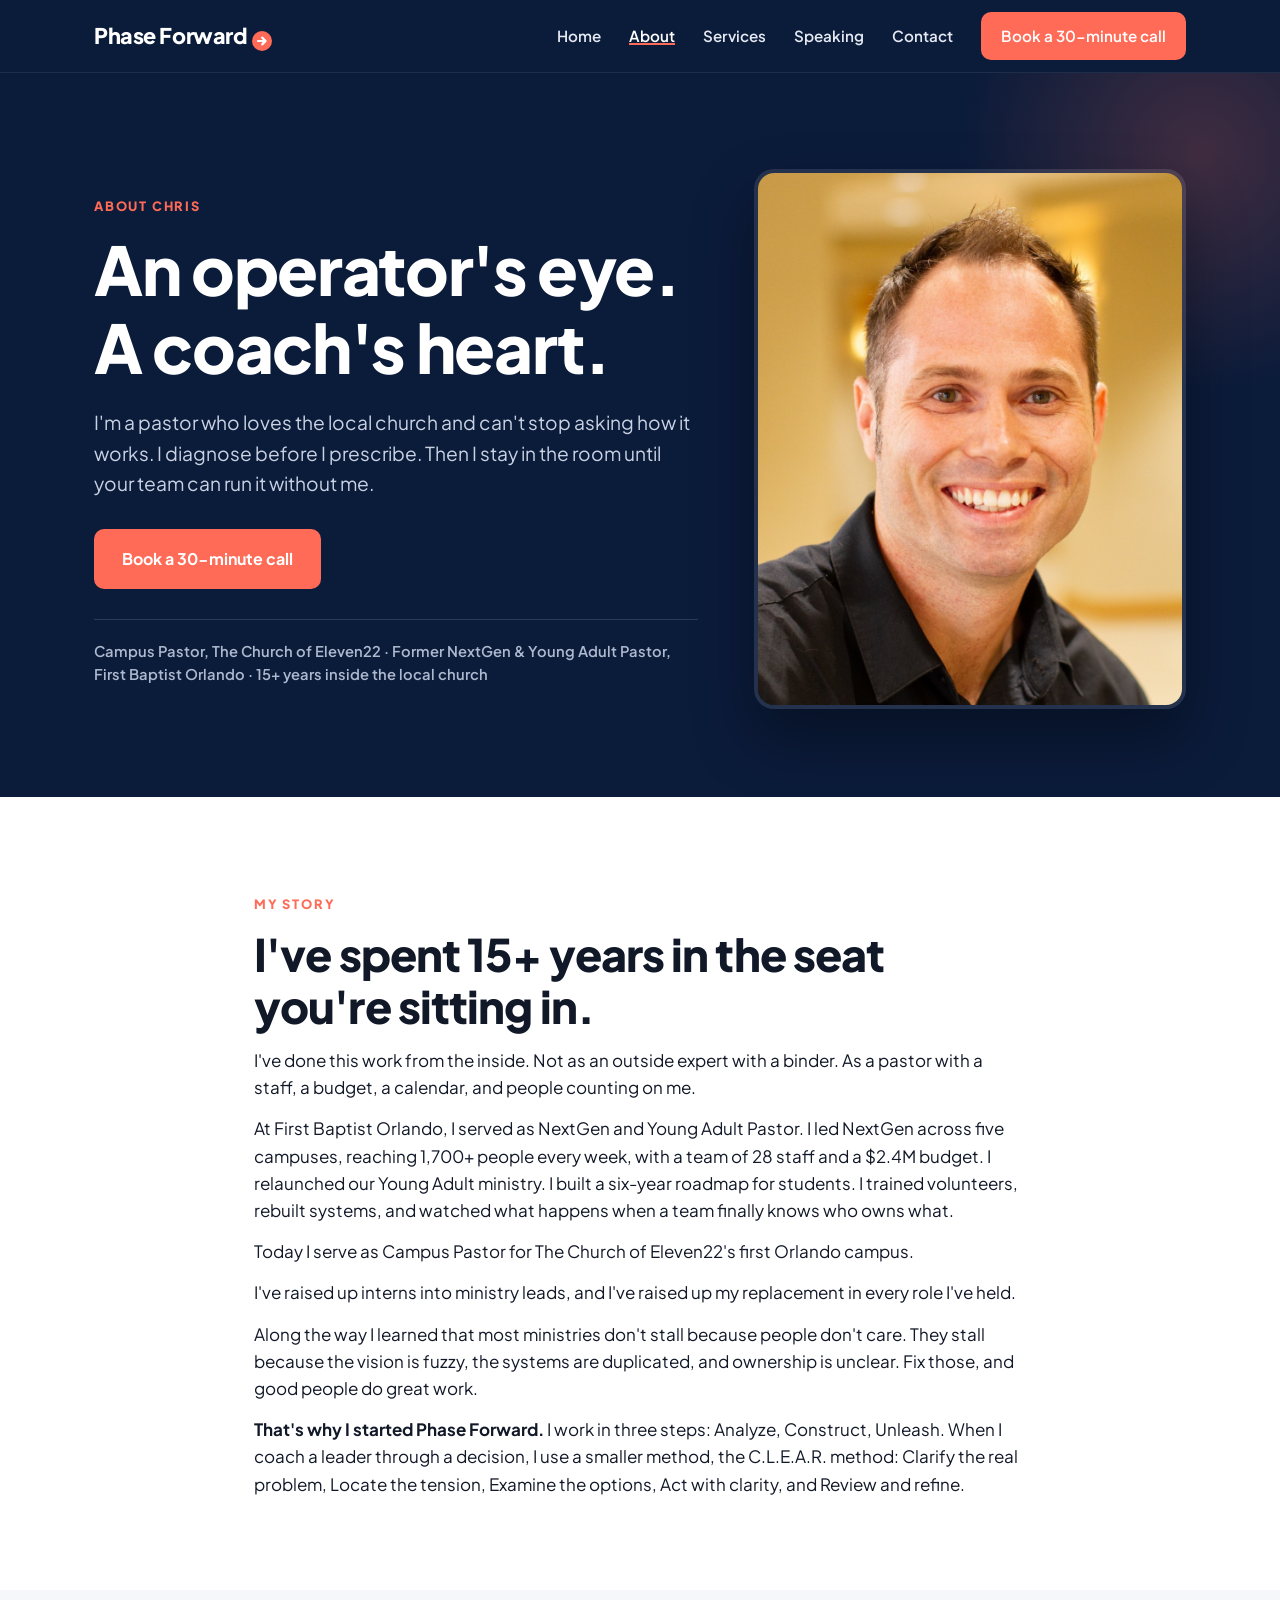
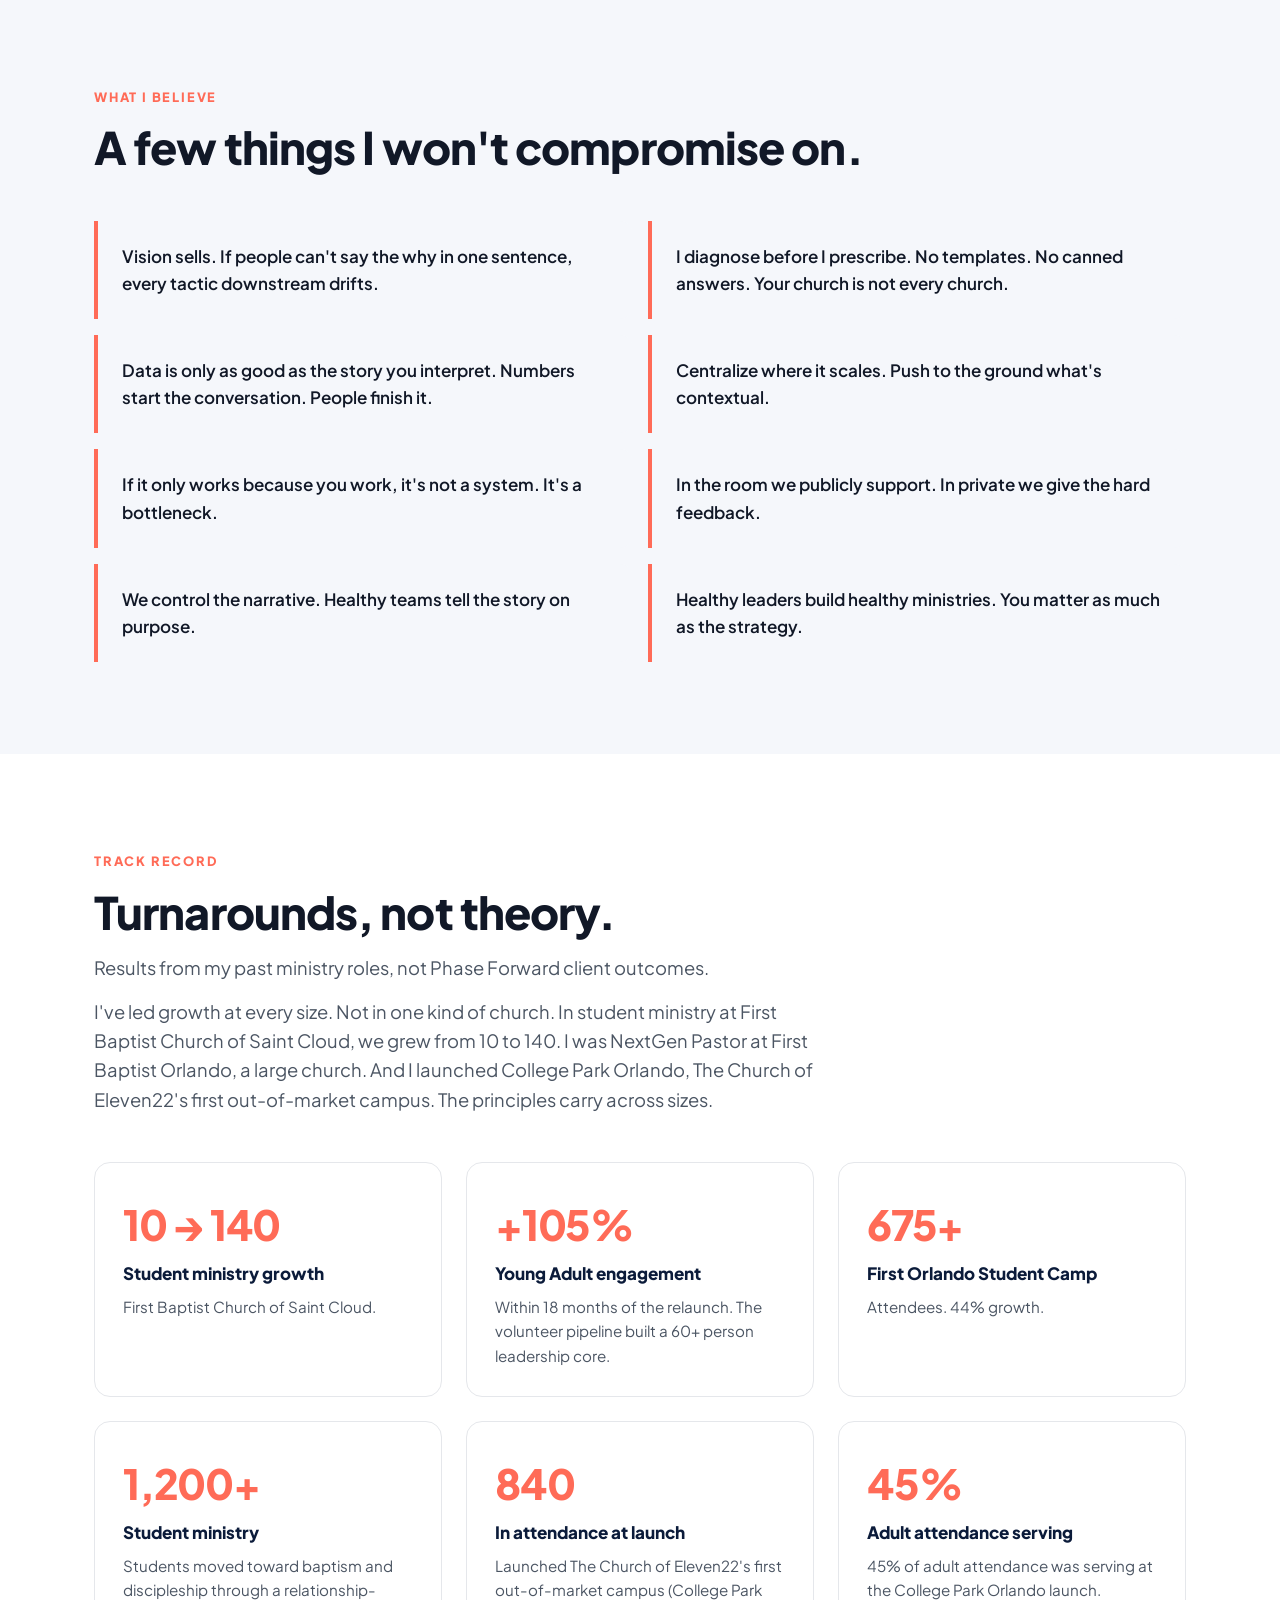
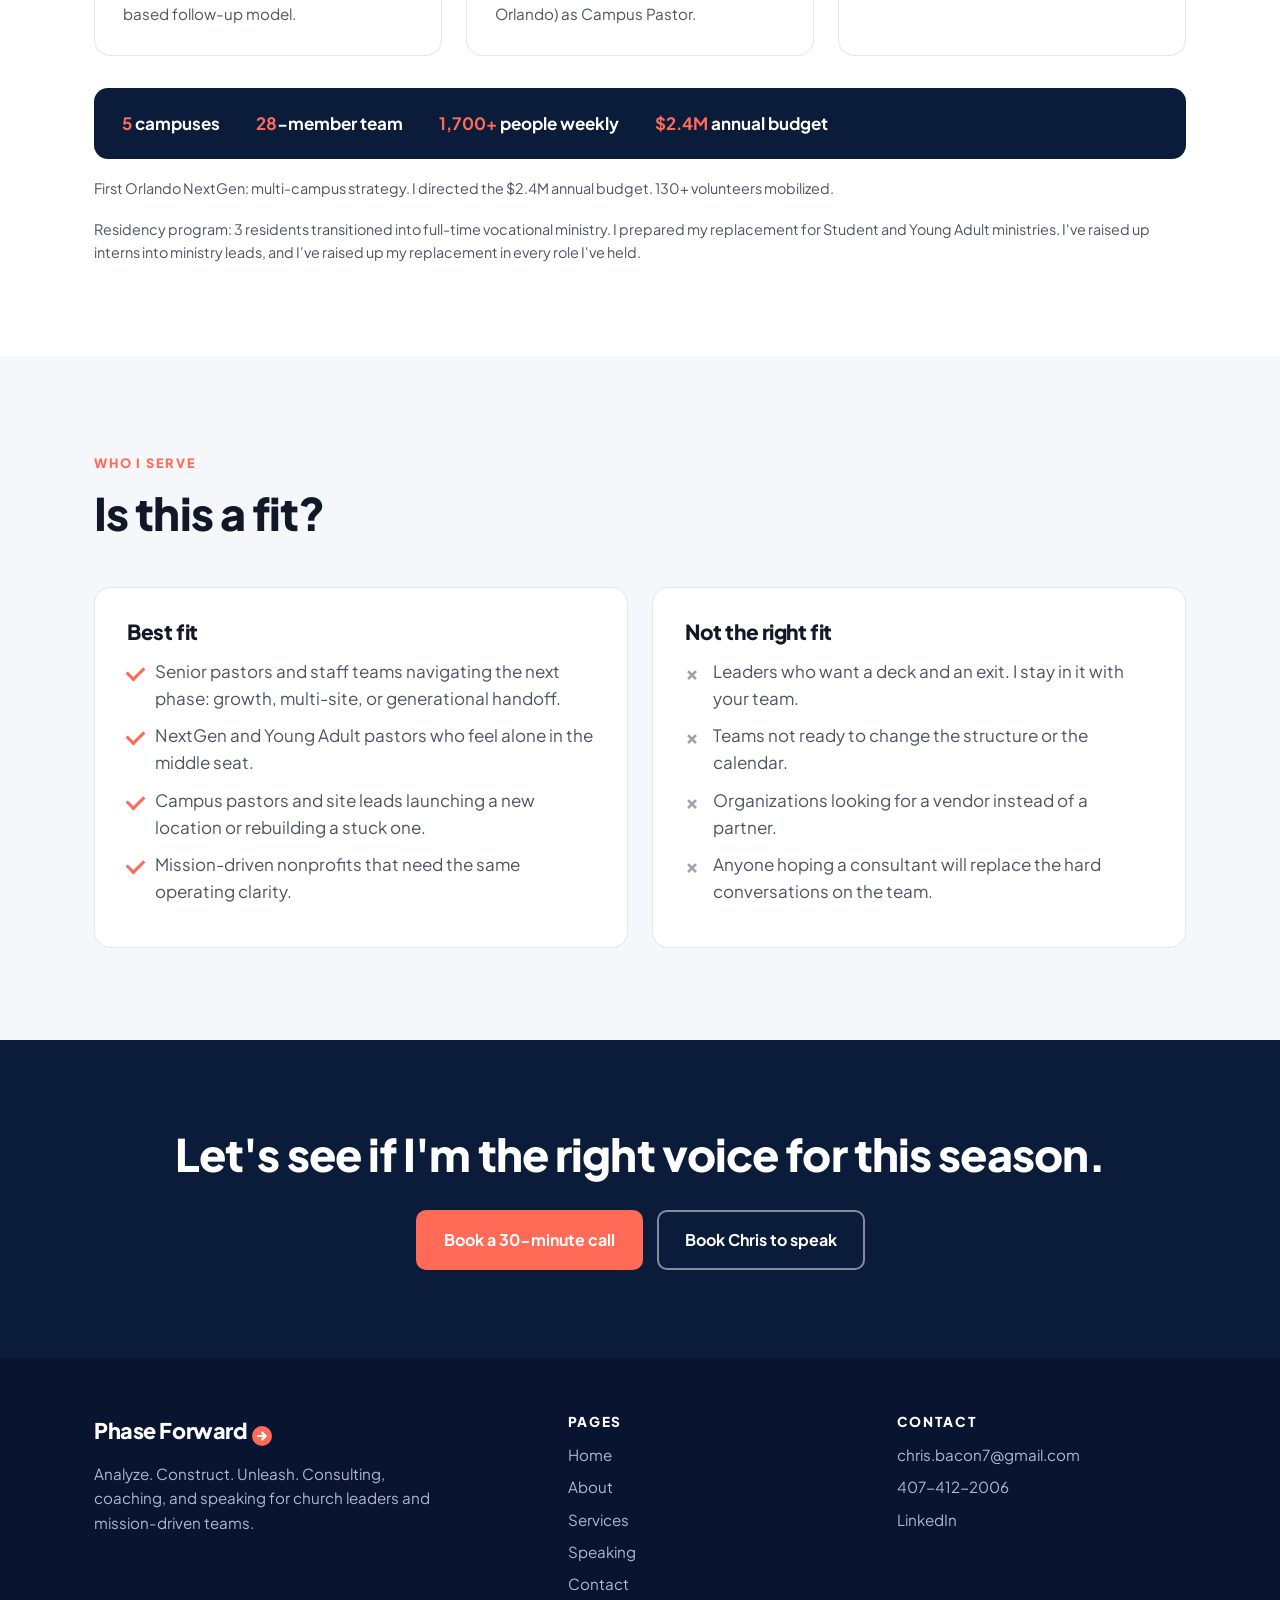
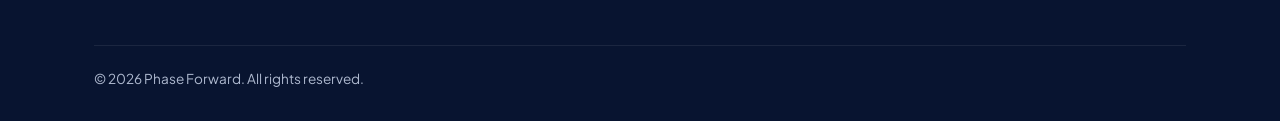
==== about.html @ 7327c0b1 "Tighten the track record to the resume facts. Show the strongest past-ministry results as stat cards" ====
<!DOCTYPE html>
<html lang="en"><head><meta charset="utf-8"><meta name="viewport" content="width=device-width,initial-scale=1">
<title>About Chris Bacon | Phase Forward</title><meta name="description" content="Chris Bacon is a Campus Pastor at The Church of Eleven22 with 15+ years inside the local church. An operator's eye. A coach's heart.">
<link rel="preconnect" href="https://fonts.googleapis.com"><link rel="preconnect" href="https://fonts.gstatic.com" crossorigin>
<link href="https://fonts.googleapis.com/css2?family=Plus+Jakarta+Sans:wght@400;500;600;700;800&display=swap" rel="stylesheet">
<link rel="stylesheet" href="css/site.css">
<link rel="icon" href="data:image/svg+xml,<svg viewBox='0 0 20 20' xmlns='http://www.w3.org/2000/svg'><circle cx='10' cy='10' r='10' fill='%23FF6B57'/><path d='M6 10h7.2M10.2 6.6 13.6 10l-3.4 3.4' stroke='%23fff' stroke-width='2.2' fill='none' stroke-linecap='round' stroke-linejoin='round'/></svg>">
</head><body>
<header class="site-header"><div class="container nav"><a href="index.html" class="wordmark" aria-label="Phase Forward home">Phase Forward<svg viewBox="0 0 20 20" aria-hidden="true"><circle cx="10" cy="10" r="10" fill="#FF6B57"/><path d="M6 10h7.2M10.2 6.6 13.6 10l-3.4 3.4" stroke="#fff" stroke-width="2.2" fill="none" stroke-linecap="round" stroke-linejoin="round"/></svg></a>
<button class="nav-toggle" aria-label="Open menu" aria-expanded="false"><span></span><span></span><span></span></button>
<ul class="nav-links"><li><a href="index.html">Home</a></li><li><a href="about.html" class="active">About</a></li><li><a href="services.html">Services</a></li><li><a href="speaking.html">Speaking</a></li><li><a href="contact.html">Contact</a></li><li><a class="btn btn-coral" href="contact.html">Book a 30-minute call</a></li></ul></div></header>
<main>

<section class="hero"><div class="container hero-grid"><div>
<span class="eyebrow">About Chris</span><h1>An operator's eye. A coach's heart.</h1>
<p class="sub">I'm a pastor who loves the local church and can't stop asking how it works. I diagnose before I prescribe. Then I stay in the room until your team can run it without me.</p>
<div class="btn-row"><a class="btn btn-coral" href="contact.html">Book a 30-minute call</a></div><p class="credential">Campus Pastor, The Church of Eleven22 &middot; Former NextGen &amp; Young Adult Pastor, First Baptist Orlando &middot; 15+ years inside the local church</p></div>
<img class="headshot" src="images/headshot.jpg" alt="Chris Bacon"></div></section>

<section class="block"><div class="container" style="max-width:820px">
<span class="eyebrow">My story</span><h2>I've spent 15+ years in the seat you're sitting in.</h2>
<p>I've done this work from the inside. Not as an outside expert with a binder. As a pastor with a staff, a budget, a calendar, and people counting on me.</p>
<p>At First Baptist Orlando, I served as NextGen and Young Adult Pastor. I led NextGen across five campuses, reaching 1,700+ people every week, with a team of 28 staff and a $2.4M budget. I relaunched our Young Adult ministry. I built a six-year roadmap for students. I trained volunteers, rebuilt systems, and watched what happens when a team finally knows who owns what.</p>
<p>Today I serve as Campus Pastor for The Church of Eleven22's first Orlando campus.</p>
<p>I've raised up interns into ministry leads, and I've raised up my replacement in every role I've held.</p>
<p>Along the way I learned that most ministries don't stall because people don't care. They stall because the vision is fuzzy, the systems are duplicated, and ownership is unclear. Fix those, and good people do great work.</p>
<p><strong>That's why I started Phase Forward.</strong> I work in three steps: Analyze, Construct, Unleash. When I coach a leader through a decision, I use a smaller method, the C.L.E.A.R. method: Clarify the real problem, Locate the tension, Examine the options, Act with clarity, and Review and refine.</p></div></section>

<section class="block soft"><div class="container">
<div class="section-head"><span class="eyebrow">What I believe</span><h2>A few things I won't compromise on.</h2></div>
<div class="beliefs">
<div>Vision sells. If people can't say the why in one sentence, every tactic downstream drifts.</div>
<div>I diagnose before I prescribe. No templates. No canned answers. Your church is not every church.</div>
<div>Data is only as good as the story you interpret. Numbers start the conversation. People finish it.</div>
<div>Centralize where it scales. Push to the ground what's contextual.</div>
<div>If it only works because you work, it's not a system. It's a bottleneck.</div>
<div>In the room we publicly support. In private we give the hard feedback.</div>
<div>We control the narrative. Healthy teams tell the story on purpose.</div>
<div>Healthy leaders build healthy ministries. You matter as much as the strategy.</div>
</div></div></section>

<section class="block"><div class="container">
<div class="section-head"><span class="eyebrow">Track record</span><h2>Turnarounds, not theory.</h2><p class="lead">Results from my past ministry roles, not Phase Forward client outcomes.</p>
<p class="lead">I've led growth at every size. Not in one kind of church. In student ministry at First Baptist Church of Saint Cloud, we grew from 10 to 140. I was NextGen Pastor at First Baptist Orlando, a large church. And I launched College Park Orlando, The Church of Eleven22's first out-of-market campus. The principles carry across sizes.</p></div>
<div class="grid-3" style="margin-bottom:20px">
<div class="stat"><div class="num">10 &rarr; 140</div><div class="lbl">Student ministry growth</div><p>First Baptist Church of Saint Cloud.</p></div>
<div class="stat"><div class="num">+105%</div><div class="lbl">Young Adult engagement</div><p>Within 18 months of the relaunch. The volunteer pipeline built a 60+ person leadership core.</p></div>
<div class="stat"><div class="num">675+</div><div class="lbl">First Orlando Student Camp</div><p>Attendees. 44% growth.</p></div>
<div class="stat"><div class="num">1,200+</div><div class="lbl">Student ministry</div><p>Students moved toward baptism and discipleship through a relationship-based follow-up model.</p></div>
<div class="stat"><div class="num">840</div><div class="lbl">In attendance at launch</div><p>Launched The Church of Eleven22's first out-of-market campus (College Park Orlando) as Campus Pastor.</p></div>
<div class="stat"><div class="num">45%</div><div class="lbl">Adult attendance serving</div><p>45% of adult attendance was serving at the College Park Orlando launch.</p></div>
</div>
<div class="scope"><span><b>5</b> campuses</span><span><b>28</b>-member team</span><span><b>1,700+</b> people weekly</span><span><b>$2.4M</b> annual budget</span></div>
<p class="note">First Orlando NextGen: multi-campus strategy. I directed the $2.4M annual budget. 130+ volunteers mobilized.</p>
<p class="note">Residency program: 3 residents transitioned into full-time vocational ministry. I prepared my replacement for Student and Young Adult ministries. I've raised up interns into ministry leads, and I've raised up my replacement in every role I've held.</p></div></section>

<section class="block soft"><div class="container">
<div class="section-head"><span class="eyebrow">Who I serve</span><h2>Is this a fit?</h2></div><div class="grid-2">
<div class="card"><h3>Best fit</h3><ul class="checks">
<li>Senior pastors and staff teams navigating the next phase: growth, multi-site, or generational handoff.</li>
<li>NextGen and Young Adult pastors who feel alone in the middle seat.</li>
<li>Campus pastors and site leads launching a new location or rebuilding a stuck one.</li>
<li>Mission-driven nonprofits that need the same operating clarity.</li></ul></div>
<div class="card"><h3>Not the right fit</h3><ul class="checks xs">
<li>Leaders who want a deck and an exit. I stay in it with your team.</li>
<li>Teams not ready to change the structure or the calendar.</li>
<li>Organizations looking for a vendor instead of a partner.</li>
<li>Anyone hoping a consultant will replace the hard conversations on the team.</li></ul></div></div></div></section>
<section class="cta-band"><div class="container"><h2>Let's see if I'm the right voice for this season.</h2><div class="btn-row"><a class="btn btn-coral" href="contact.html">Book a 30-minute call</a><a class="btn btn-ghost" href="contact.html?interest=Speaking">Book Chris to speak</a></div></div></section></main>
<footer><div class="container"><div class="foot-grid">
<div><a href="index.html" class="wordmark" aria-label="Phase Forward home">Phase Forward<svg viewBox="0 0 20 20" aria-hidden="true"><circle cx="10" cy="10" r="10" fill="#FF6B57"/><path d="M6 10h7.2M10.2 6.6 13.6 10l-3.4 3.4" stroke="#fff" stroke-width="2.2" fill="none" stroke-linecap="round" stroke-linejoin="round"/></svg></a><p style="margin-top:14px;max-width:340px">Analyze. Construct. Unleash. Consulting, coaching, and speaking for church leaders and mission-driven teams.</p></div>
<div><h4>Pages</h4><ul><li><a href="index.html">Home</a></li><li><a href="about.html">About</a></li><li><a href="services.html">Services</a></li><li><a href="speaking.html">Speaking</a></li><li><a href="contact.html">Contact</a></li></ul></div>
<div><h4>Contact</h4><ul><li><a href="mailto:chris.bacon7@gmail.com">chris.bacon7@gmail.com</a></li><li><a href="tel:+14074122006">407-412-2006</a></li><li><a href="https://www.linkedin.com/in/chris-bacon-887983176" target="_blank" rel="noopener">LinkedIn</a></li></ul></div>
</div><div class="foot-bottom">&copy; <span id="year">2026</span> Phase Forward. All rights reserved.</div></div></footer>
<script src="js/site.js"></script></body></html>
---- css/site.css ----
:root{--navy:#0B1B3A;--navy2:#13284F;--coral:#FF6B57;--coral-d:#E85540;--ink:#111827;--muted:#4B5563;--line:#E5E7EB;--soft:#F5F7FB;--max:1140px}
*{box-sizing:border-box;margin:0;padding:0}
html{scroll-behavior:smooth}
body{font-family:'Plus Jakarta Sans',system-ui,sans-serif;color:var(--ink);background:#fff;line-height:1.6;font-size:17px}
img{max-width:100%;display:block}
a{color:inherit}
em,i{font-style:normal}
.container{max-width:var(--max);margin:0 auto;padding:0 24px}
h1,h2,h3,h4{line-height:1.15;font-weight:800;letter-spacing:-.02em}
h1{font-size:clamp(2.4rem,5.5vw,4.2rem)}
h2{font-size:clamp(1.9rem,3.6vw,2.8rem);margin-bottom:16px}
h3{font-size:1.3rem;margin-bottom:10px}
p+p{margin-top:14px}
.eyebrow{display:inline-block;font-size:.8rem;font-weight:800;letter-spacing:.14em;text-transform:uppercase;color:var(--coral);margin-bottom:14px}
.lead{font-size:1.15rem;color:var(--muted);max-width:720px}
/* header */
.site-header{position:sticky;top:0;z-index:50;background:var(--navy);border-bottom:1px solid rgba(255,255,255,.08)}
.nav{display:flex;align-items:center;justify-content:space-between;height:72px}
.wordmark{display:flex;align-items:center;gap:2px;text-decoration:none;color:#fff;font-weight:800;font-size:1.35rem;letter-spacing:-.02em}
.wordmark svg{width:20px;height:20px;margin-left:3px;transform:translateY(5px)}
.nav-links{display:flex;align-items:center;gap:28px;list-style:none}
.nav-links a{color:#E5E9F2;text-decoration:none;font-weight:600;font-size:.95rem}
.nav-links a:hover,.nav-links a.active{color:#fff}
.nav-links a.active{box-shadow:inset 0 -2px 0 var(--coral)}
.nav-toggle{display:none;background:none;border:0;color:#fff;cursor:pointer;padding:8px}
.nav-toggle span{display:block;width:24px;height:2px;background:#fff;margin:5px 0;transition:.2s}
/* buttons */
.btn{display:inline-block;padding:15px 26px;border-radius:10px;font-weight:700;text-decoration:none;font-size:1rem;border:2px solid transparent;cursor:pointer;font-family:inherit;transition:.15s}
.btn-coral{background:var(--coral);color:#fff}
.btn-coral:hover{background:var(--coral-d);transform:translateY(-1px)}
.btn-ghost{border-color:rgba(255,255,255,.5);color:#fff}
.btn-ghost:hover{border-color:#fff;background:rgba(255,255,255,.06)}
.btn-outline{border-color:var(--navy);color:var(--navy)}
.btn-outline:hover{background:var(--navy);color:#fff}
.nav-links .btn{padding:10px 18px;color:#fff;box-shadow:none}
.btn-row{display:flex;flex-wrap:wrap;gap:14px;margin-top:30px}
/* hero */
.hero{background:var(--navy);color:#fff;padding:96px 0 88px;position:relative;overflow:hidden}
.hero::after{content:"";position:absolute;right:-180px;top:-180px;width:520px;height:520px;border-radius:50%;background:radial-gradient(circle,rgba(255,107,87,.22),transparent 65%)}
.hero .container{position:relative;z-index:1}
.hero-grid{display:grid;grid-template-columns:1.4fr 1fr;gap:56px;align-items:center}
.hero p.sub{font-size:1.2rem;color:#C9D2E3;max-width:640px;margin-top:22px}
.hero.small{padding:80px 0 72px}
.credential{margin-top:30px;padding-top:20px;border-top:1px solid rgba(255,255,255,.14);font-size:.92rem;color:#AEB9CF;font-weight:600;max-width:680px}
.headshot{border-radius:20px;overflow:hidden;border:4px solid rgba(255,255,255,.1);box-shadow:0 30px 60px rgba(0,0,0,.35);aspect-ratio:4/5;object-fit:cover;width:100%}
/* sections */
section.block{padding:92px 0}
section.soft{background:var(--soft)}
section.dark{background:var(--navy);color:#fff}
section.dark .lead,section.dark p{color:#C9D2E3}
.section-head{margin-bottom:48px}
.grid-3{display:grid;grid-template-columns:repeat(3,1fr);gap:24px}
.grid-2{display:grid;grid-template-columns:repeat(2,1fr);gap:24px}
.grid-4{display:grid;grid-template-columns:repeat(4,1fr);gap:20px}
.card{background:#fff;border:1px solid var(--line);border-radius:16px;padding:32px}
.card p{color:var(--muted)}
.card .tag{margin-top:18px;padding-top:16px;border-top:1px solid var(--line);font-weight:700;color:var(--navy);font-size:.95rem}
.card a.more{display:inline-block;margin-top:18px;font-weight:700;color:var(--coral);text-decoration:none}
.card a.more:hover{text-decoration:underline}
.step-num{font-size:.85rem;font-weight:800;color:var(--coral);letter-spacing:.1em;margin-bottom:8px}
.method-word{font-size:2rem;font-weight:800;color:var(--navy);margin-bottom:4px}
.dark .card{background:var(--navy2);border-color:rgba(255,255,255,.1)}
.dark .card h3,.dark .card .method-word{color:#fff}
.stat{padding:28px;border-radius:16px;background:#fff;border:1px solid var(--line)}
.stat .num{font-size:2.6rem;font-weight:800;color:var(--coral);letter-spacing:-.03em}
.stat .lbl{font-weight:800;color:var(--navy);margin:2px 0 8px}
.stat p{color:var(--muted);font-size:.95rem}
.scope{display:flex;flex-wrap:wrap;gap:12px 36px;margin-top:32px;padding:22px 28px;background:var(--navy);color:#fff;border-radius:14px;font-weight:700}
.scope b{color:var(--coral)}
.note{font-size:.9rem;color:var(--muted);margin-top:18px}
ul.checks{list-style:none;margin-top:14px}
ul.checks li{padding-left:28px;position:relative;margin:10px 0;color:var(--muted)}
ul.checks li::before{content:"";position:absolute;left:0;top:8px;width:14px;height:8px;border-left:3px solid var(--coral);border-bottom:3px solid var(--coral);transform:rotate(-45deg)}
ul.xs li::before{border:0;content:"\00d7";color:#9CA3AF;font-weight:800;font-size:1.3rem;top:-3px;transform:none;width:auto;height:auto}
.dark ul.checks li{color:#DCE3F0}
.pills{display:flex;flex-wrap:wrap;gap:10px;margin-top:22px}
.pill{padding:8px 16px;border-radius:999px;background:rgba(255,107,87,.12);color:var(--coral-d);font-weight:700;font-size:.9rem}
.dark .pill{background:rgba(255,255,255,.08);color:#fff}
.split{display:grid;grid-template-columns:1fr 1fr;gap:56px;align-items:center}
.speak-feature{background:linear-gradient(135deg,var(--navy) 0%,var(--navy2) 100%);color:#fff;border-radius:24px;padding:64px;display:grid;grid-template-columns:1.2fr 1fr;gap:48px;align-items:center}
.speak-feature p{color:#C9D2E3}
.qlist{counter-reset:q;list-style:none}
.qlist li{counter-increment:q;position:relative;padding:26px 0 26px 70px;border-bottom:1px solid var(--line)}
.qlist li::before{content:counter(q,decimal-leading-zero);position:absolute;left:0;top:22px;font-size:1.6rem;font-weight:800;color:var(--coral)}
.qlist h3{margin-bottom:6px}
.qlist p{color:var(--muted)}
.clear{display:grid;grid-template-columns:repeat(5,1fr);gap:12px;margin:22px 0}
.clear div{background:var(--soft);border-radius:12px;padding:18px 14px;text-align:center}
.clear b{display:block;font-size:1.8rem;color:var(--coral);font-weight:800}
.clear span{font-size:.88rem;font-weight:700;color:var(--navy)}
.beliefs{display:grid;grid-template-columns:repeat(2,1fr);gap:16px}
.beliefs div{padding:22px 24px;border-left:4px solid var(--coral);background:var(--soft);border-radius:0 12px 12px 0;font-weight:600}
.faq details{border-bottom:1px solid var(--line);padding:22px 0}
.faq summary{font-weight:800;font-size:1.1rem;cursor:pointer;list-style:none;display:flex;justify-content:space-between;gap:20px}
.faq summary::after{content:"+";color:var(--coral);font-size:1.5rem;line-height:1}
.faq details[open] summary::after{content:"\2212"}
.faq details p{margin-top:12px;color:var(--muted);max-width:820px}
.service{padding:56px 0;border-top:1px solid var(--line)}
.service:first-child{border-top:0}
.service-grid{display:grid;grid-template-columns:1fr 1.3fr;gap:48px}
.price{display:inline-block;margin-top:18px;padding:10px 16px;background:var(--soft);border-radius:10px;font-weight:700;color:var(--navy)}
.cta-band{background:var(--navy);color:#fff;text-align:center;padding:88px 0}
.cta-band p{color:#C9D2E3;max-width:620px;margin:14px auto 0;font-size:1.1rem}
.cta-band .btn-row{justify-content:center}
.steps{display:grid;grid-template-columns:repeat(3,1fr);gap:20px}
.steps .card b{display:block;color:var(--coral);font-size:1.4rem;margin-bottom:6px}
/* form */
form.contact{display:grid;gap:18px}
.field label{display:block;font-weight:700;font-size:.92rem;margin-bottom:6px;color:var(--navy)}
.field input,.field select,.field textarea{width:100%;padding:14px 16px;border:1.5px solid var(--line);border-radius:10px;font:inherit;font-size:1rem;background:#fff}
.field input:focus,.field select:focus,.field textarea:focus{outline:none;border-color:var(--coral);box-shadow:0 0 0 3px rgba(255,107,87,.18)}
.field textarea{min-height:150px;resize:vertical}
.row2{display:grid;grid-template-columns:1fr 1fr;gap:18px}
.direct a{text-decoration:none;font-weight:700;color:var(--navy)}
.direct a:hover{color:var(--coral)}
.direct li{list-style:none;margin:14px 0}
.direct small{display:block;color:var(--muted);font-weight:600;font-size:.8rem;text-transform:uppercase;letter-spacing:.1em}
.form-status{font-weight:600;color:var(--navy)}
/* footer */
footer{background:#081430;color:#AEB9CF;padding:56px 0 32px;font-size:.95rem}
.foot-grid{display:grid;grid-template-columns:1.5fr 1fr 1fr;gap:40px}
footer h4{color:#fff;font-size:.85rem;text-transform:uppercase;letter-spacing:.12em;margin-bottom:14px}
footer ul{list-style:none}
footer li{margin:8px 0}
footer a{text-decoration:none;color:#AEB9CF}
footer a:hover{color:#fff}
.foot-bottom{margin-top:40px;padding-top:22px;border-top:1px solid rgba(255,255,255,.08);font-size:.85rem}
/* responsive */
@media (max-width:960px){
 .hero-grid,.split,.speak-feature,.service-grid{grid-template-columns:1fr}
 .hero-grid .headshot{max-width:360px}
 .grid-3,.grid-4,.steps{grid-template-columns:1fr 1fr}
 .clear{grid-template-columns:repeat(3,1fr)}
 .foot-grid{grid-template-columns:1fr 1fr}
 .speak-feature{padding:40px}
}
@media (max-width:820px){
 .nav-toggle{display:block}
 .nav-links{position:absolute;top:72px;left:0;right:0;background:var(--navy);flex-direction:column;align-items:flex-start;gap:0;padding:8px 24px 24px;display:none;border-bottom:1px solid rgba(255,255,255,.1)}
 .nav-links.open{display:flex}
 .nav-links li{width:100%}
 .nav-links a{display:block;padding:14px 0;border-bottom:1px solid rgba(255,255,255,.08)}
 .nav-links a.active{box-shadow:none;color:var(--coral)}
 .nav-links .btn{margin-top:16px;text-align:center;border-bottom:0;padding:14px}
 .nav-toggle.open span:nth-child(1){transform:translateY(7px) rotate(45deg)}
 .nav-toggle.open span:nth-child(2){opacity:0}
 .nav-toggle.open span:nth-child(3){transform:translateY(-7px) rotate(-45deg)}
}
@media (max-width:640px){
 body{font-size:16px}
 section.block{padding:64px 0}
 .hero{padding:64px 0}
 .grid-3,.grid-2,.grid-4,.steps,.beliefs,.row2,.foot-grid{grid-template-columns:1fr}
 .clear{grid-template-columns:1fr 1fr}
 .speak-feature{padding:32px 24px}
 .btn{width:100%;text-align:center}
 .qlist li{padding-left:54px}
}
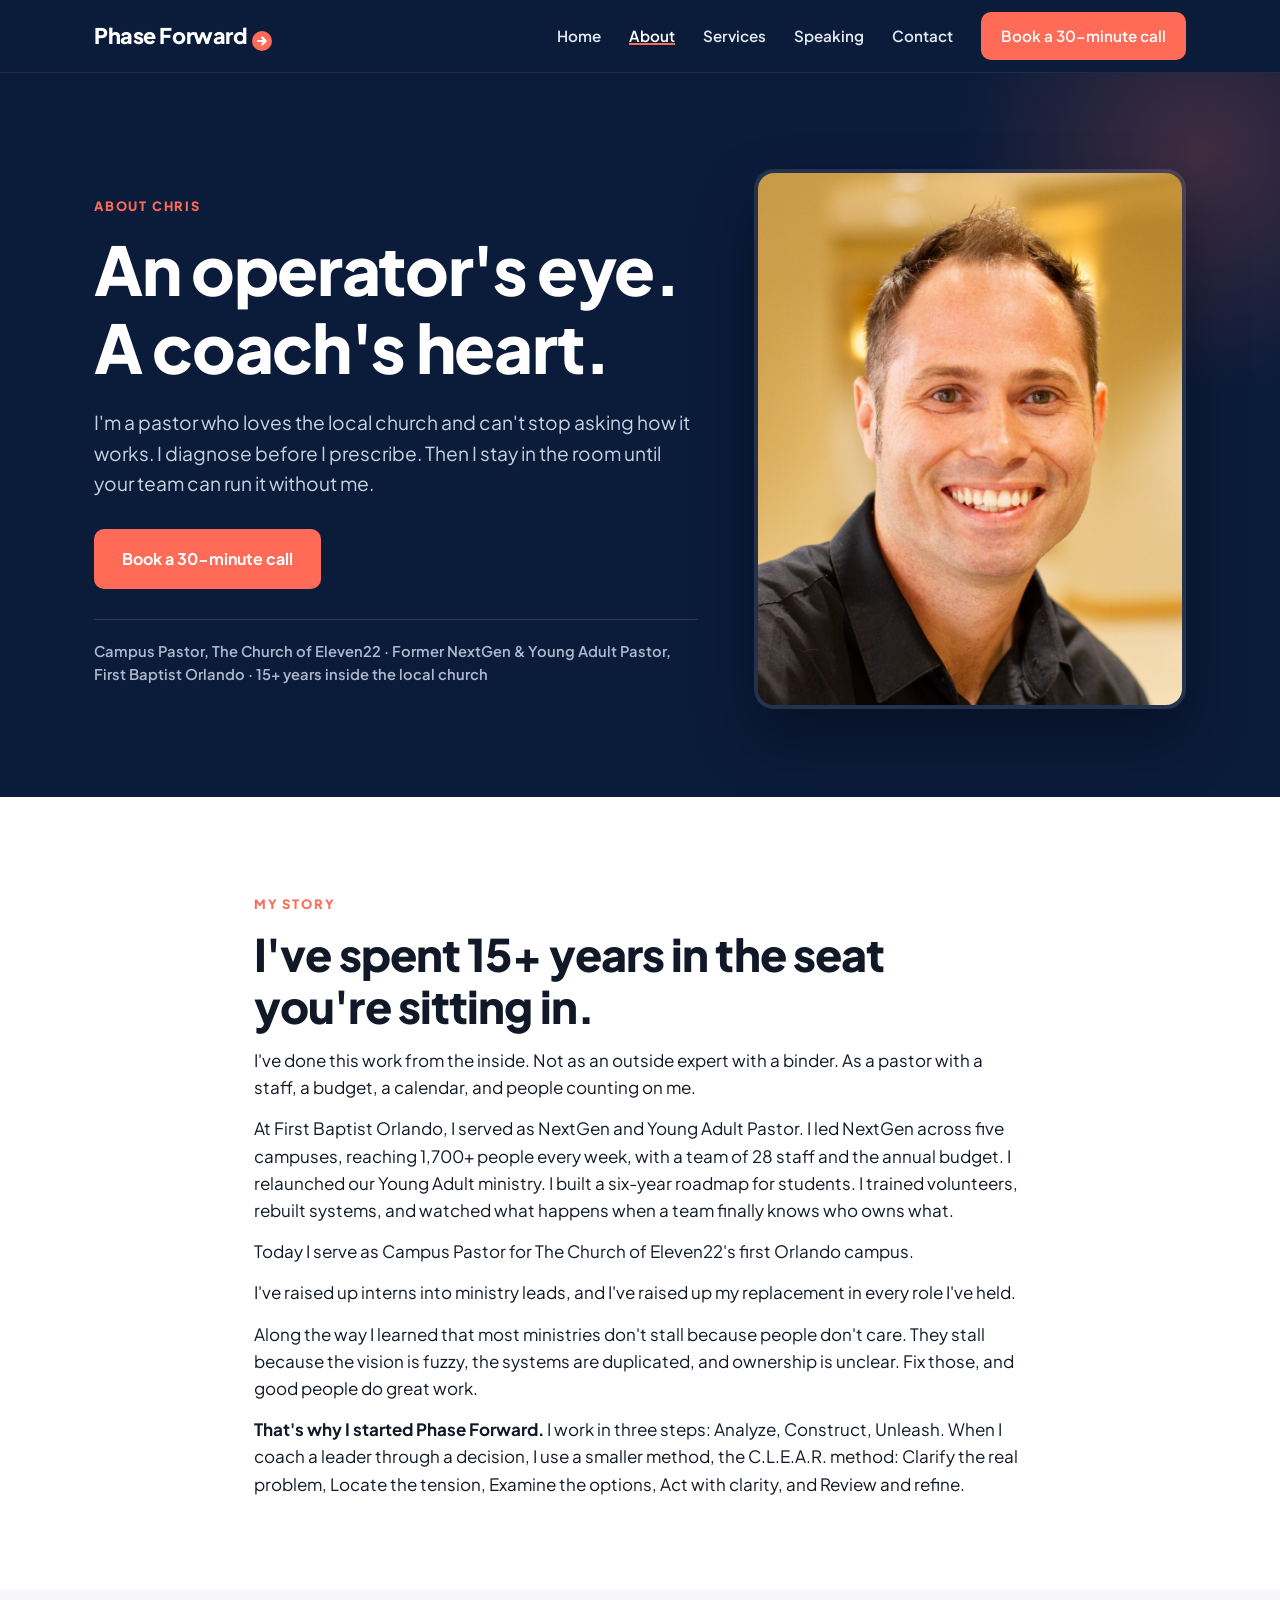
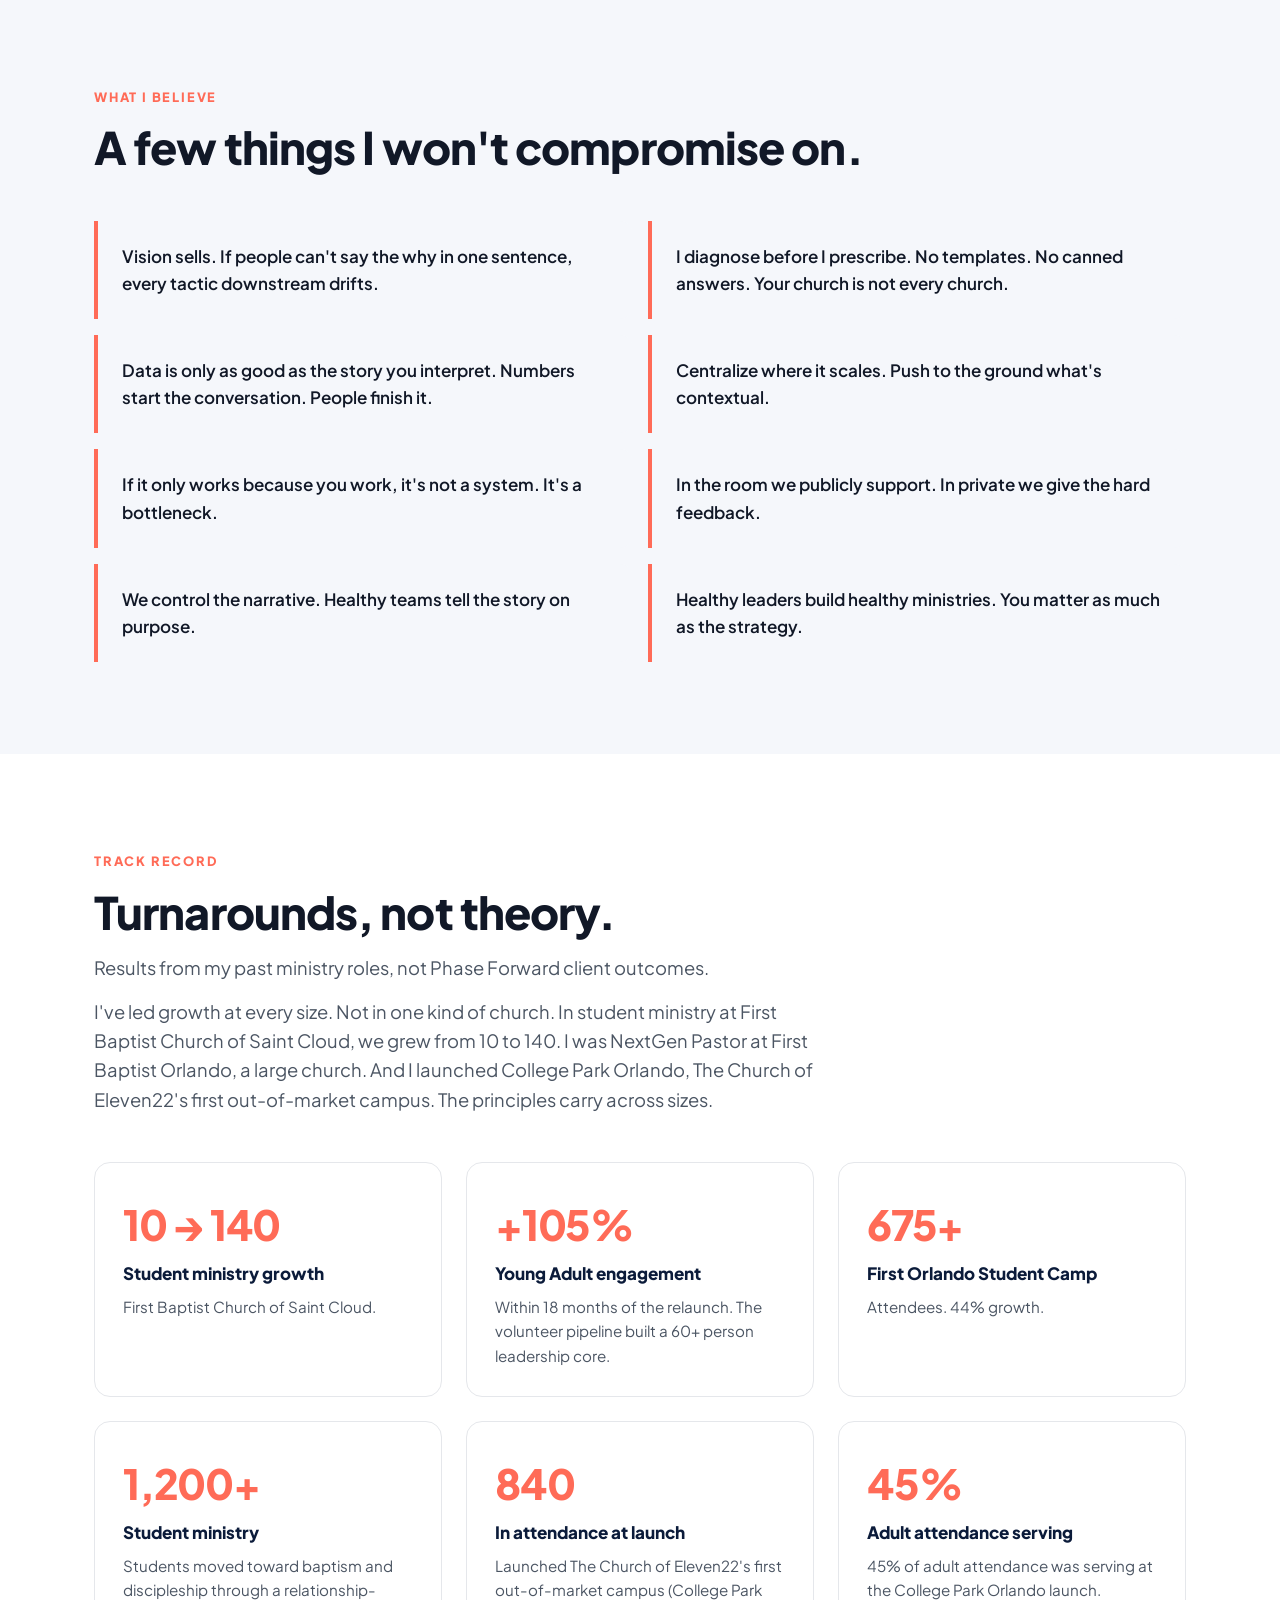
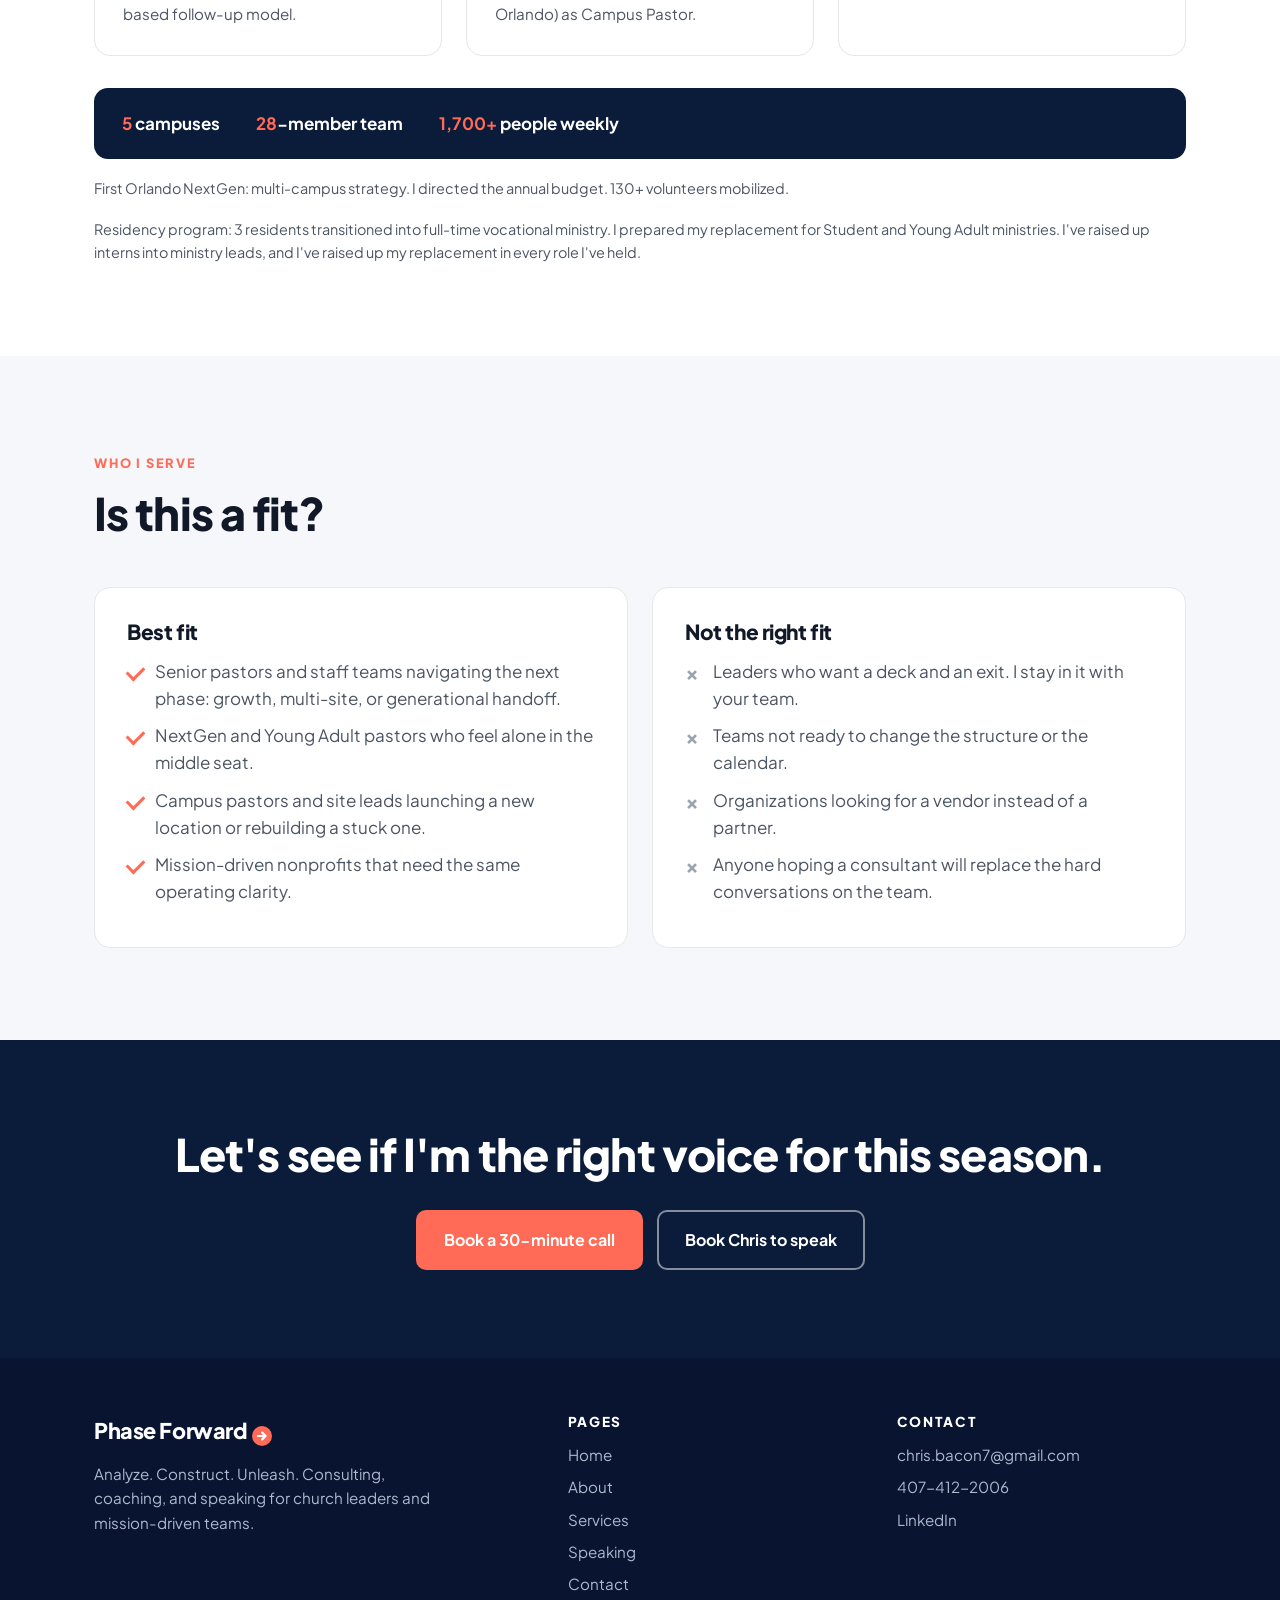
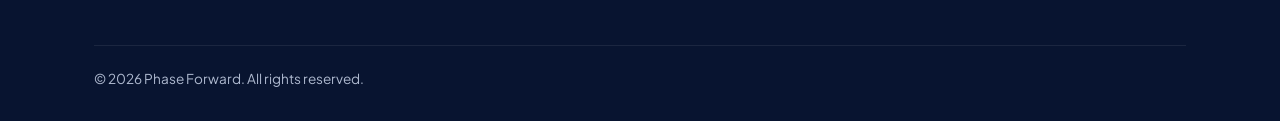
==== commit 0a8ce13e: "Remove prices and invite a conversation instead. Drop every dollar figure and set fee from the site," ====
--- a/about.html
+++ b/about.html
@@ -20,7 +20,7 @@
 <section class="block"><div class="container" style="max-width:820px">
 <span class="eyebrow">My story</span><h2>I've spent 15+ years in the seat you're sitting in.</h2>
 <p>I've done this work from the inside. Not as an outside expert with a binder. As a pastor with a staff, a budget, a calendar, and people counting on me.</p>
-<p>At First Baptist Orlando, I served as NextGen and Young Adult Pastor. I led NextGen across five campuses, reaching 1,700+ people every week, with a team of 28 staff and a $2.4M budget. I relaunched our Young Adult ministry. I built a six-year roadmap for students. I trained volunteers, rebuilt systems, and watched what happens when a team finally knows who owns what.</p>
+<p>At First Baptist Orlando, I served as NextGen and Young Adult Pastor. I led NextGen across five campuses, reaching 1,700+ people every week, with a team of 28 staff and the annual budget. I relaunched our Young Adult ministry. I built a six-year roadmap for students. I trained volunteers, rebuilt systems, and watched what happens when a team finally knows who owns what.</p>
 <p>Today I serve as Campus Pastor for The Church of Eleven22's first Orlando campus.</p>
 <p>I've raised up interns into ministry leads, and I've raised up my replacement in every role I've held.</p>
 <p>Along the way I learned that most ministries don't stall because people don't care. They stall because the vision is fuzzy, the systems are duplicated, and ownership is unclear. Fix those, and good people do great work.</p>
@@ -50,8 +50,8 @@
 <div class="stat"><div class="num">840</div><div class="lbl">In attendance at launch</div><p>Launched The Church of Eleven22's first out-of-market campus (College Park Orlando) as Campus Pastor.</p></div>
 <div class="stat"><div class="num">45%</div><div class="lbl">Adult attendance serving</div><p>45% of adult attendance was serving at the College Park Orlando launch.</p></div>
 </div>
-<div class="scope"><span><b>5</b> campuses</span><span><b>28</b>-member team</span><span><b>1,700+</b> people weekly</span><span><b>$2.4M</b> annual budget</span></div>
-<p class="note">First Orlando NextGen: multi-campus strategy. I directed the $2.4M annual budget. 130+ volunteers mobilized.</p>
+<div class="scope"><span><b>5</b> campuses</span><span><b>28</b>-member team</span><span><b>1,700+</b> people weekly</span></div>
+<p class="note">First Orlando NextGen: multi-campus strategy. I directed the annual budget. 130+ volunteers mobilized.</p>
 <p class="note">Residency program: 3 residents transitioned into full-time vocational ministry. I prepared my replacement for Student and Young Adult ministries. I've raised up interns into ministry leads, and I've raised up my replacement in every role I've held.</p></div></section>
 
 <section class="block soft"><div class="container">
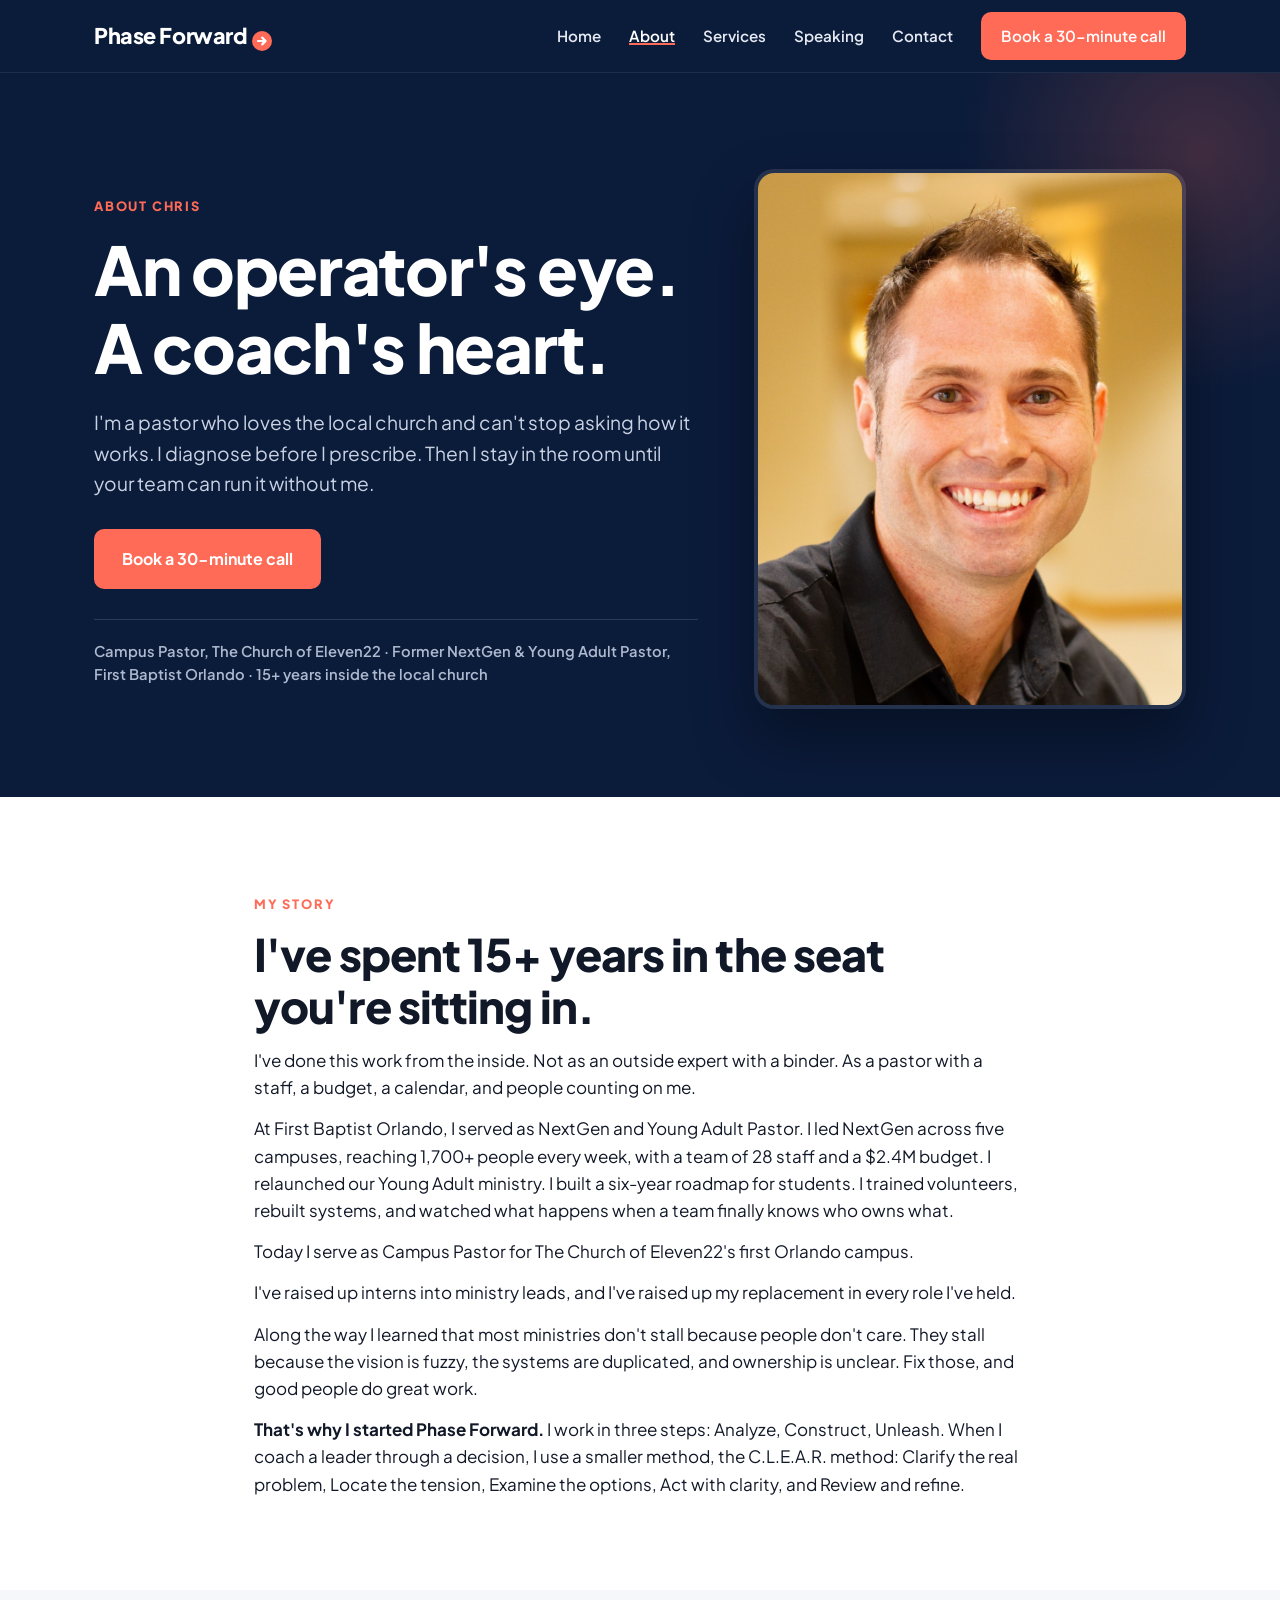
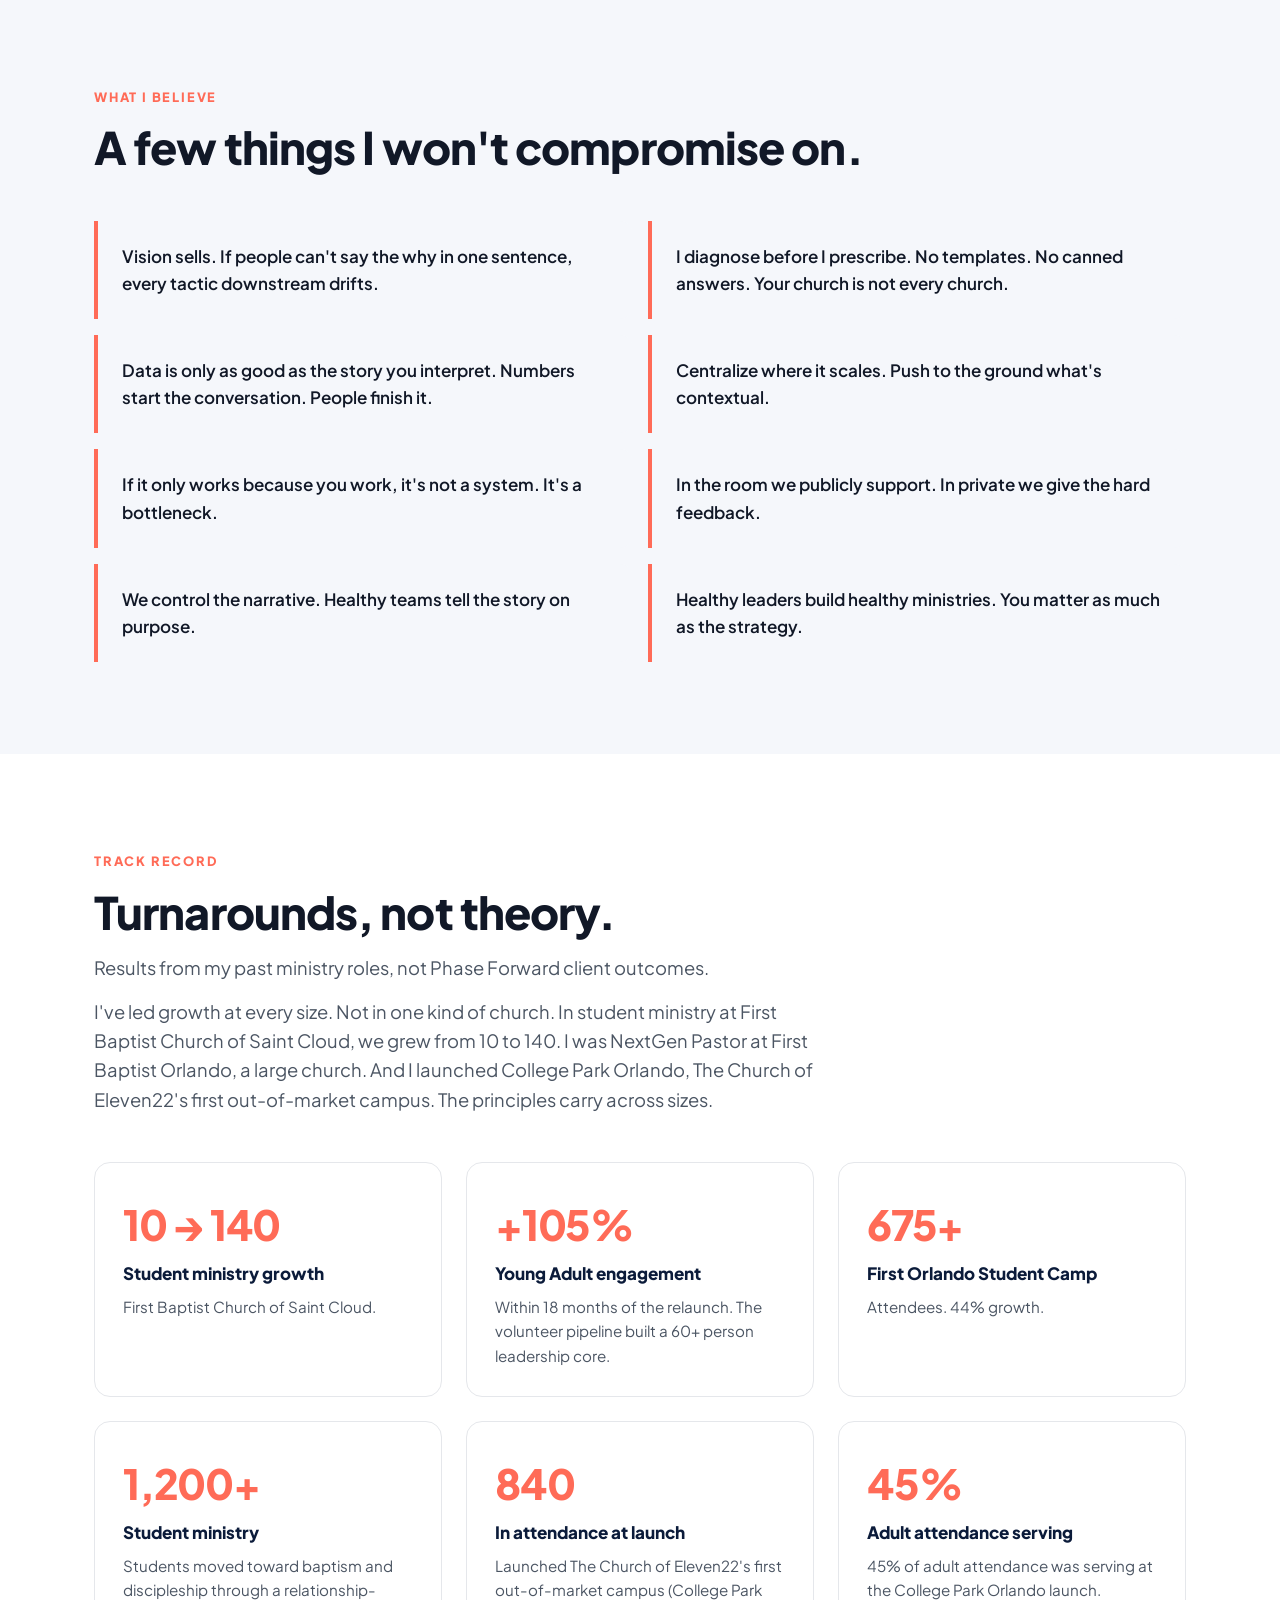
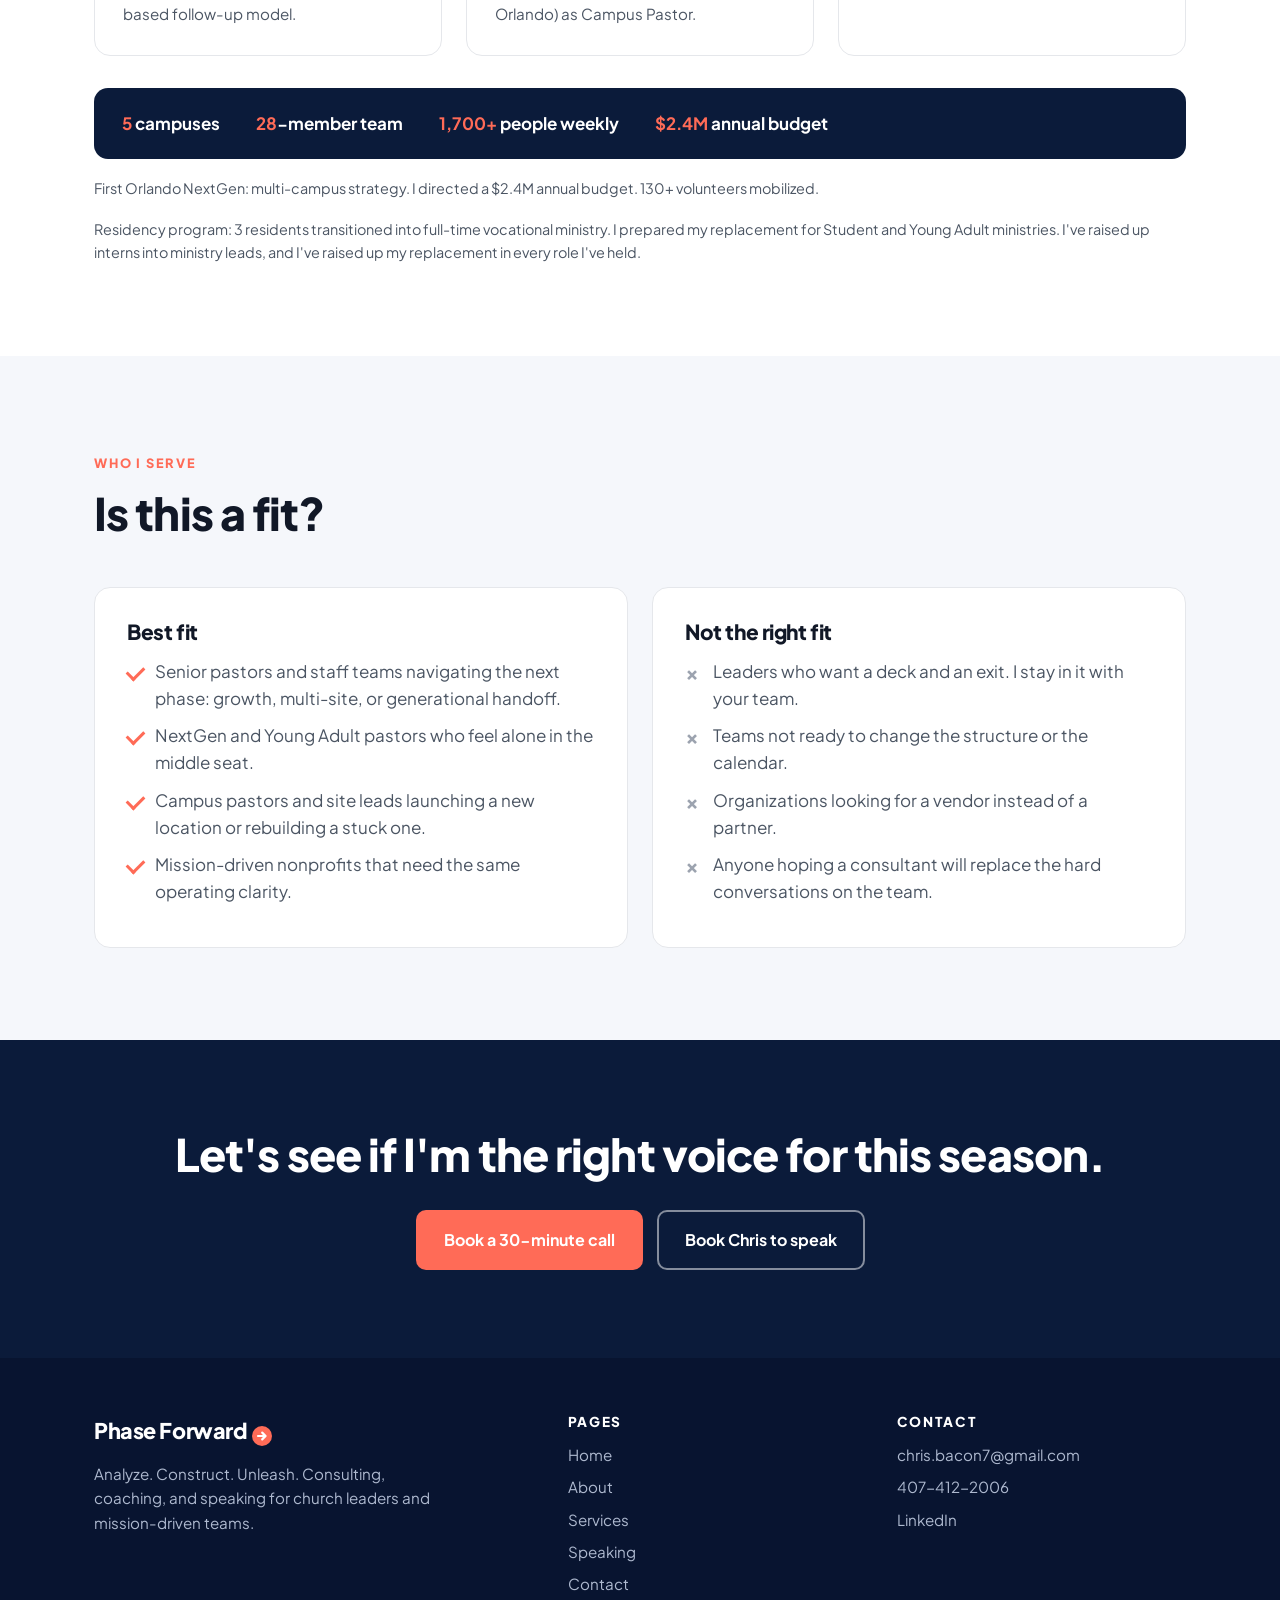
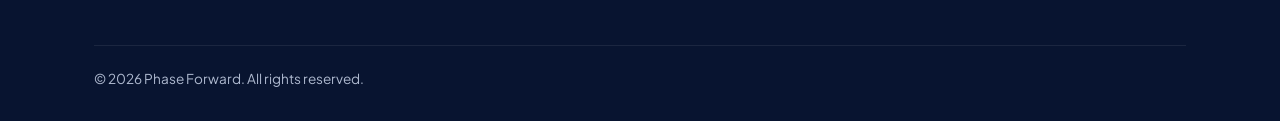
==== commit e2eabd52: "Restore the $2.4M budget as a past-ministry credential. Put the First Orlando NextGen budget figure " ====
--- a/about.html
+++ b/about.html
@@ -20,7 +20,7 @@
 <section class="block"><div class="container" style="max-width:820px">
 <span class="eyebrow">My story</span><h2>I've spent 15+ years in the seat you're sitting in.</h2>
 <p>I've done this work from the inside. Not as an outside expert with a binder. As a pastor with a staff, a budget, a calendar, and people counting on me.</p>
-<p>At First Baptist Orlando, I served as NextGen and Young Adult Pastor. I led NextGen across five campuses, reaching 1,700+ people every week, with a team of 28 staff and the annual budget. I relaunched our Young Adult ministry. I built a six-year roadmap for students. I trained volunteers, rebuilt systems, and watched what happens when a team finally knows who owns what.</p>
+<p>At First Baptist Orlando, I served as NextGen and Young Adult Pastor. I led NextGen across five campuses, reaching 1,700+ people every week, with a team of 28 staff and a $2.4M budget. I relaunched our Young Adult ministry. I built a six-year roadmap for students. I trained volunteers, rebuilt systems, and watched what happens when a team finally knows who owns what.</p>
 <p>Today I serve as Campus Pastor for The Church of Eleven22's first Orlando campus.</p>
 <p>I've raised up interns into ministry leads, and I've raised up my replacement in every role I've held.</p>
 <p>Along the way I learned that most ministries don't stall because people don't care. They stall because the vision is fuzzy, the systems are duplicated, and ownership is unclear. Fix those, and good people do great work.</p>
@@ -50,8 +50,8 @@
 <div class="stat"><div class="num">840</div><div class="lbl">In attendance at launch</div><p>Launched The Church of Eleven22's first out-of-market campus (College Park Orlando) as Campus Pastor.</p></div>
 <div class="stat"><div class="num">45%</div><div class="lbl">Adult attendance serving</div><p>45% of adult attendance was serving at the College Park Orlando launch.</p></div>
 </div>
-<div class="scope"><span><b>5</b> campuses</span><span><b>28</b>-member team</span><span><b>1,700+</b> people weekly</span></div>
-<p class="note">First Orlando NextGen: multi-campus strategy. I directed the annual budget. 130+ volunteers mobilized.</p>
+<div class="scope"><span><b>5</b> campuses</span><span><b>28</b>-member team</span><span><b>1,700+</b> people weekly</span><span><b>$2.4M</b> annual budget</span></div>
+<p class="note">First Orlando NextGen: multi-campus strategy. I directed a $2.4M annual budget. 130+ volunteers mobilized.</p>
 <p class="note">Residency program: 3 residents transitioned into full-time vocational ministry. I prepared my replacement for Student and Young Adult ministries. I've raised up interns into ministry leads, and I've raised up my replacement in every role I've held.</p></div></section>
 
 <section class="block soft"><div class="container">
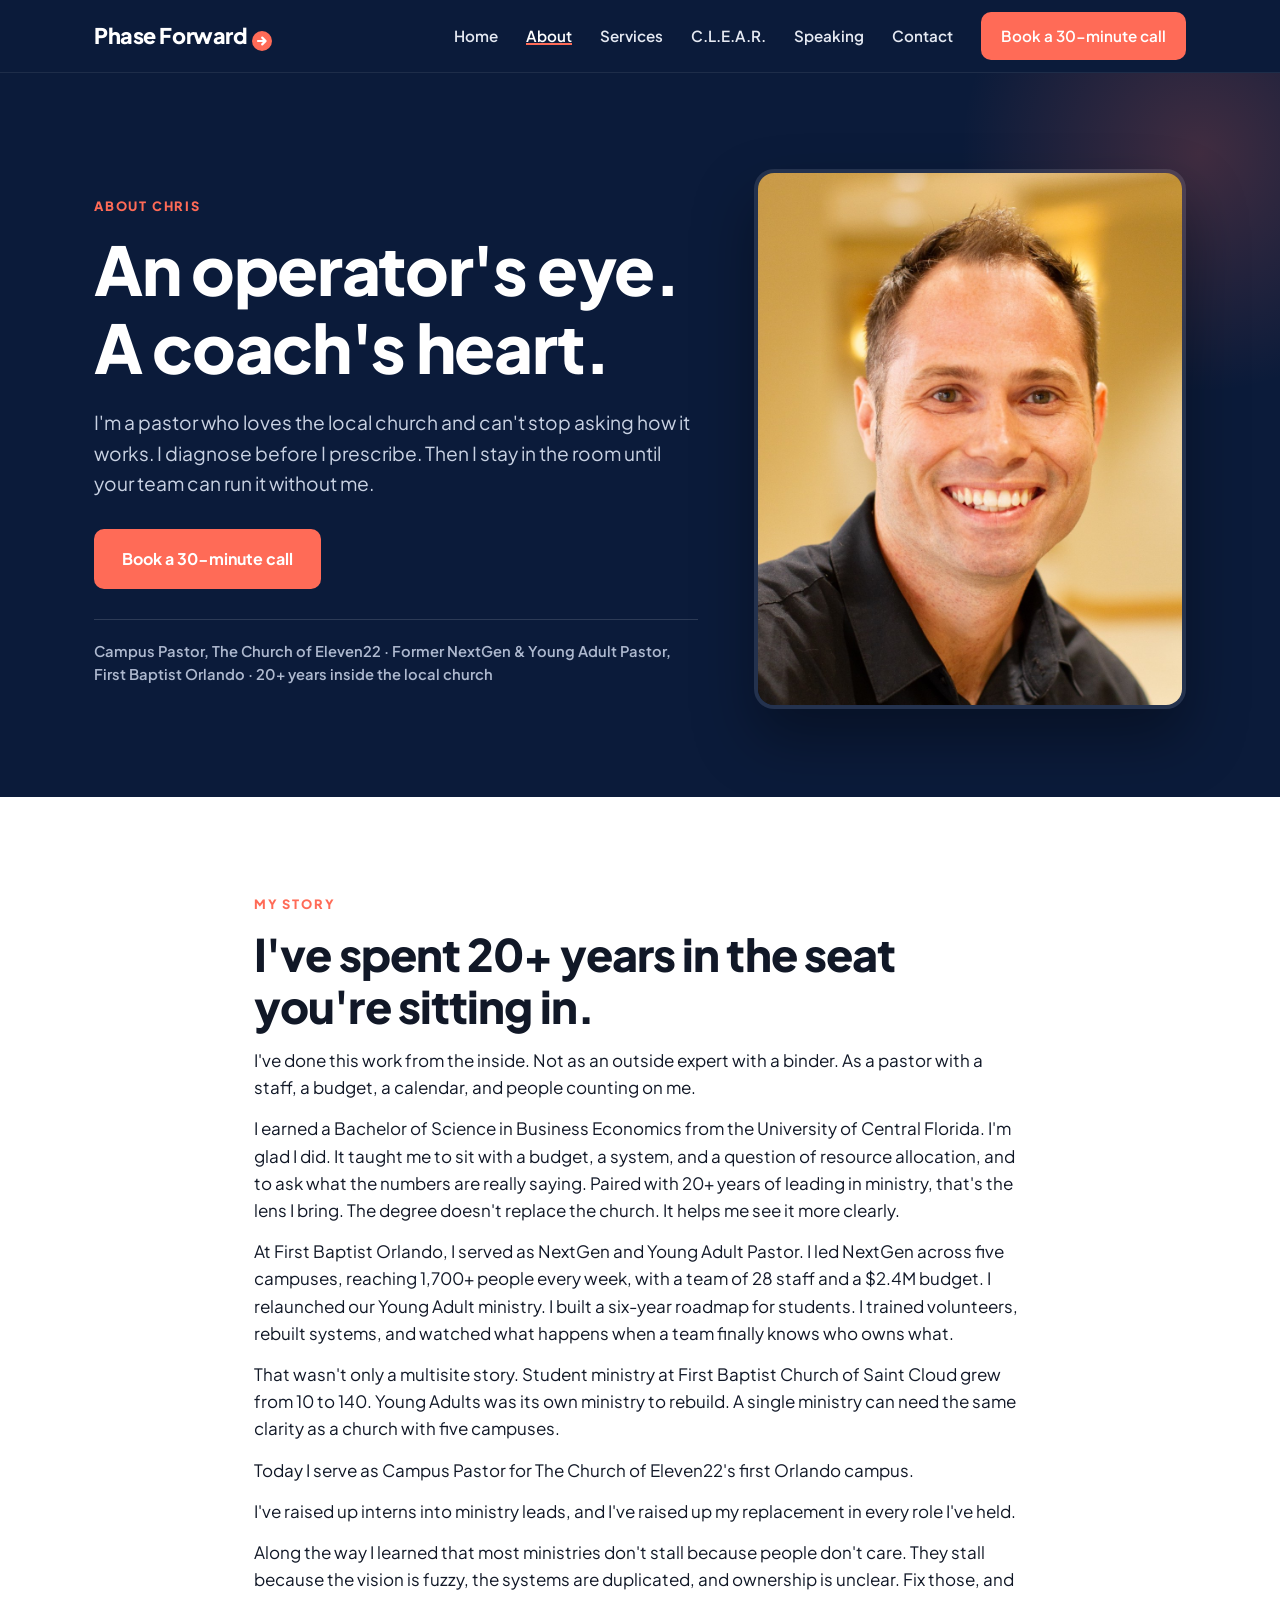
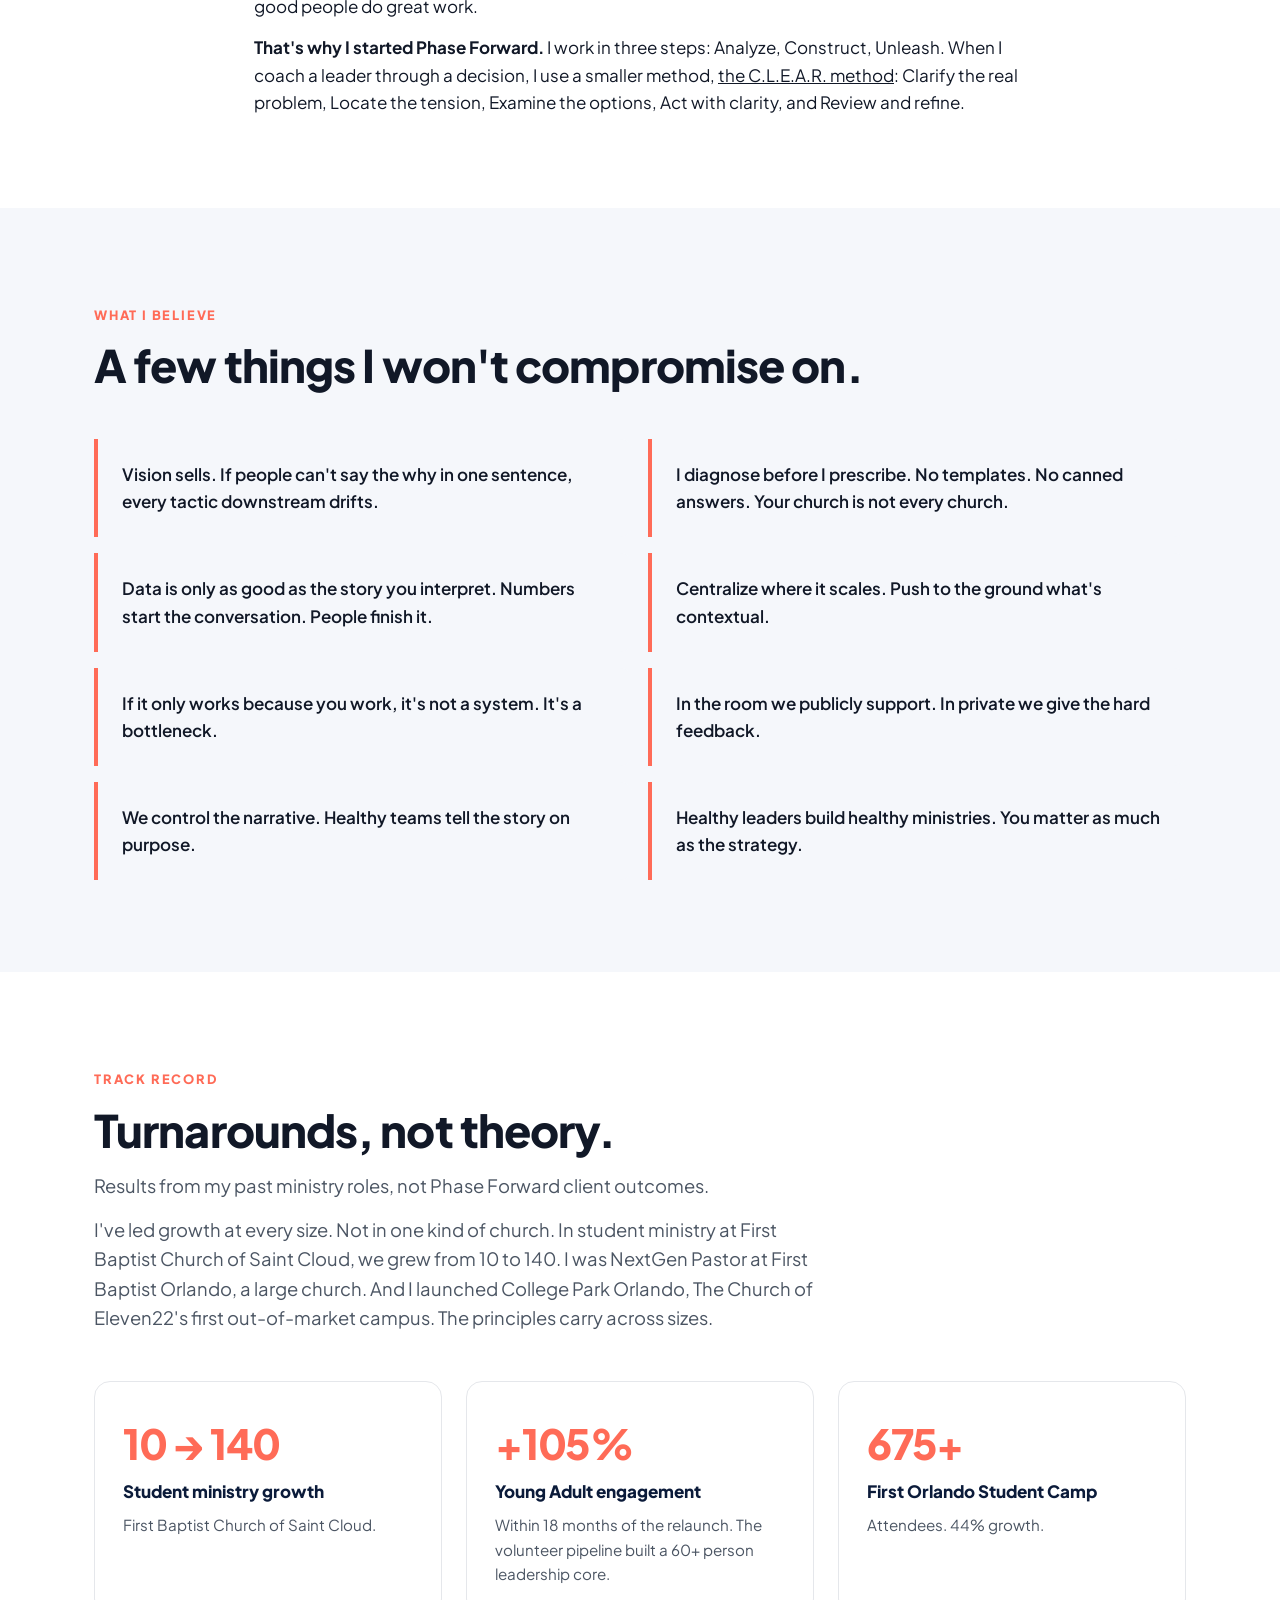
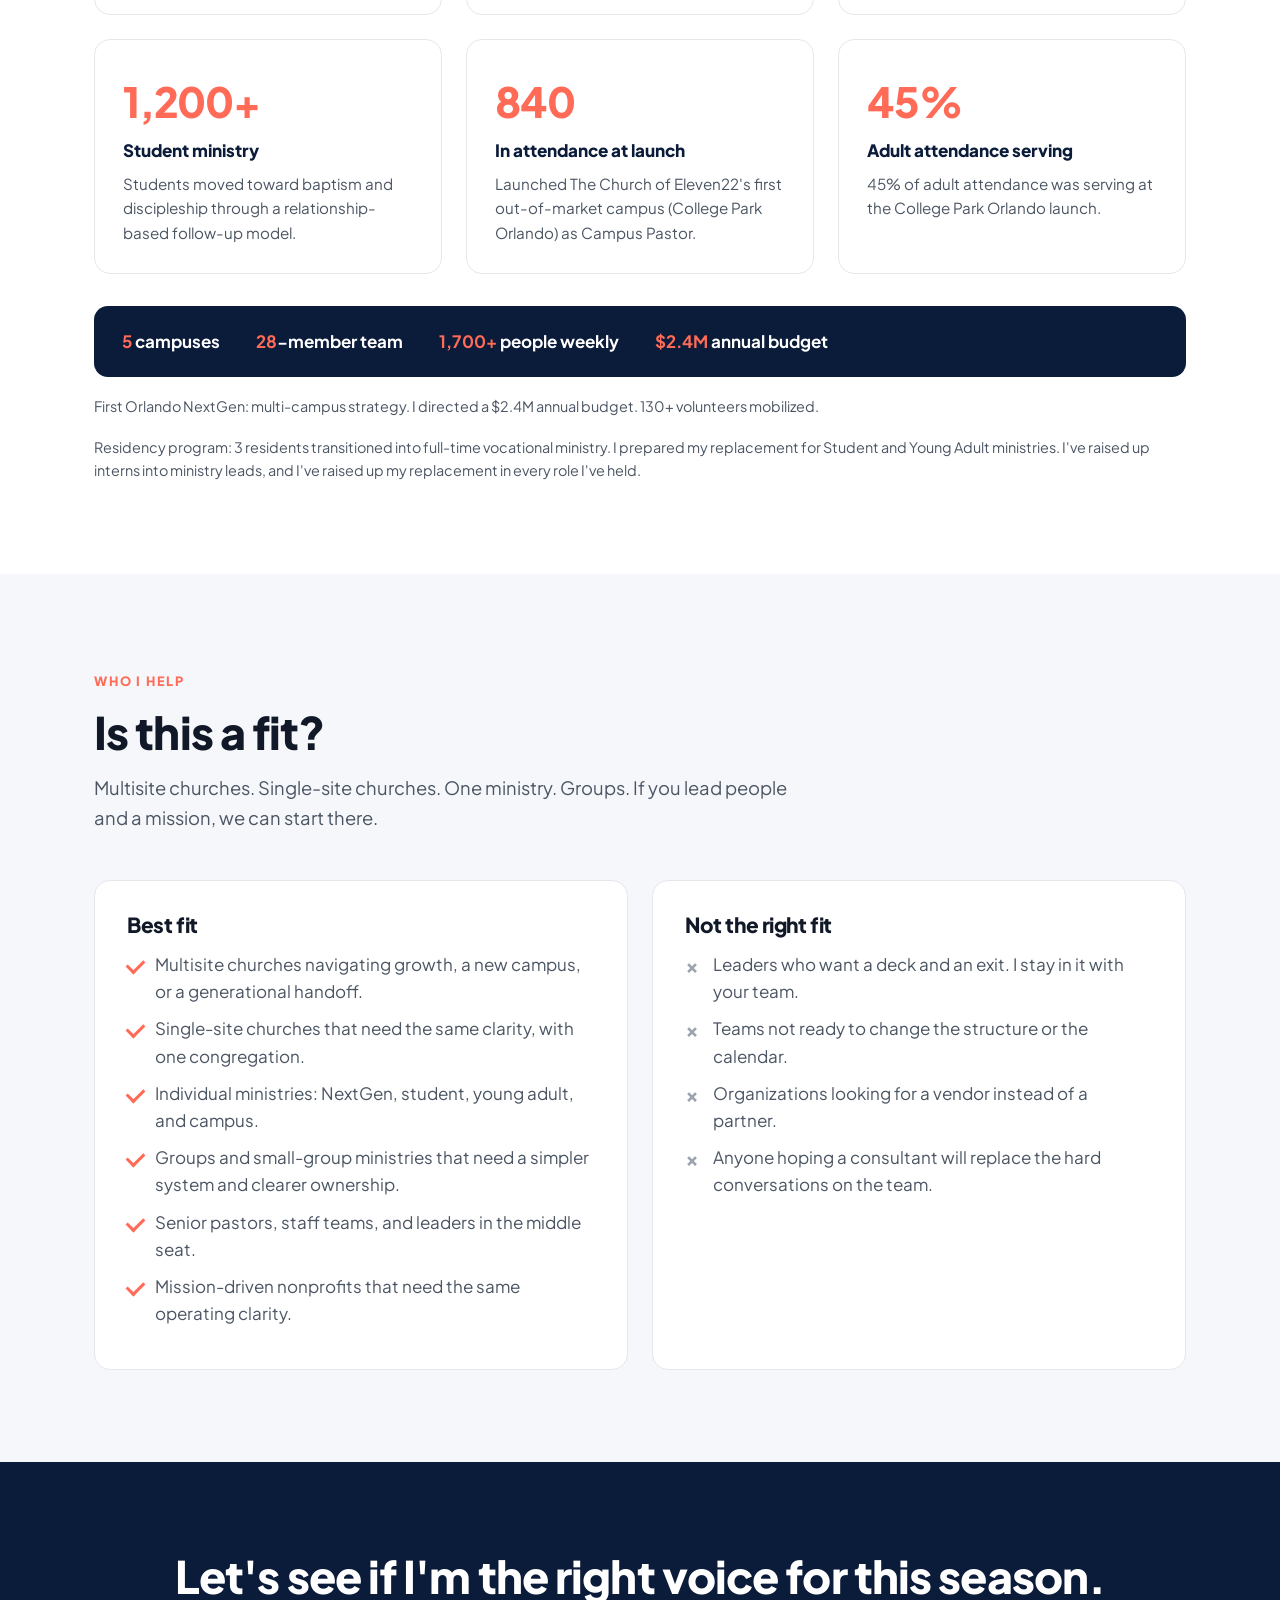
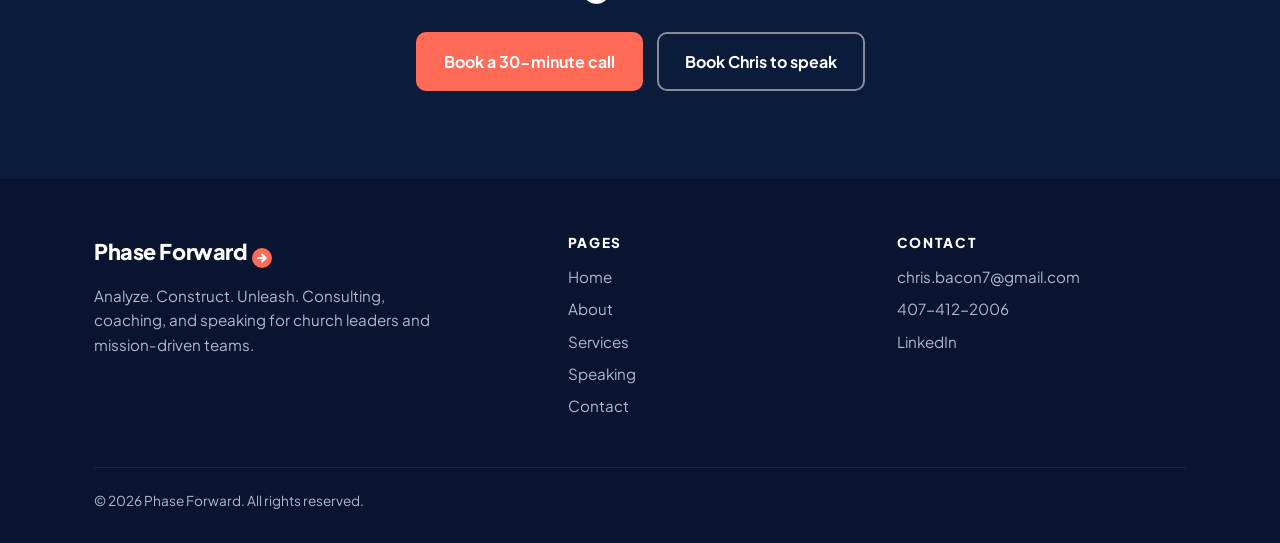
==== commit bbfa3a17: "Widen who the work is for and surface C.L.E.A.R. Say the work fits multisite churches, single-site c" ====
--- a/about.html
+++ b/about.html
@@ -1,6 +1,6 @@
 <!DOCTYPE html>
 <html lang="en"><head><meta charset="utf-8"><meta name="viewport" content="width=device-width,initial-scale=1">
-<title>About Chris Bacon | Phase Forward</title><meta name="description" content="Chris Bacon is a Campus Pastor at The Church of Eleven22 with 15+ years inside the local church. An operator's eye. A coach's heart.">
+<title>About Chris Bacon | Phase Forward</title><meta name="description" content="Chris Bacon is a Campus Pastor at The Church of Eleven22 with 20+ years inside the local church. An operator's eye. A coach's heart.">
 <link rel="preconnect" href="https://fonts.googleapis.com"><link rel="preconnect" href="https://fonts.gstatic.com" crossorigin>
 <link href="https://fonts.googleapis.com/css2?family=Plus+Jakarta+Sans:wght@400;500;600;700;800&display=swap" rel="stylesheet">
 <link rel="stylesheet" href="css/site.css">
@@ -8,23 +8,25 @@
 </head><body>
 <header class="site-header"><div class="container nav"><a href="index.html" class="wordmark" aria-label="Phase Forward home">Phase Forward<svg viewBox="0 0 20 20" aria-hidden="true"><circle cx="10" cy="10" r="10" fill="#FF6B57"/><path d="M6 10h7.2M10.2 6.6 13.6 10l-3.4 3.4" stroke="#fff" stroke-width="2.2" fill="none" stroke-linecap="round" stroke-linejoin="round"/></svg></a>
 <button class="nav-toggle" aria-label="Open menu" aria-expanded="false"><span></span><span></span><span></span></button>
-<ul class="nav-links"><li><a href="index.html">Home</a></li><li><a href="about.html" class="active">About</a></li><li><a href="services.html">Services</a></li><li><a href="speaking.html">Speaking</a></li><li><a href="contact.html">Contact</a></li><li><a class="btn btn-coral" href="contact.html">Book a 30-minute call</a></li></ul></div></header>
+<ul class="nav-links"><li><a href="index.html">Home</a></li><li><a href="about.html" class="active">About</a></li><li><a href="services.html">Services</a></li><li><a href="index.html#clear">C.L.E.A.R.</a></li><li><a href="speaking.html">Speaking</a></li><li><a href="contact.html">Contact</a></li><li><a class="btn btn-coral" href="contact.html">Book a 30-minute call</a></li></ul></div></header>
 <main>
 
 <section class="hero"><div class="container hero-grid"><div>
 <span class="eyebrow">About Chris</span><h1>An operator's eye. A coach's heart.</h1>
 <p class="sub">I'm a pastor who loves the local church and can't stop asking how it works. I diagnose before I prescribe. Then I stay in the room until your team can run it without me.</p>
-<div class="btn-row"><a class="btn btn-coral" href="contact.html">Book a 30-minute call</a></div><p class="credential">Campus Pastor, The Church of Eleven22 &middot; Former NextGen &amp; Young Adult Pastor, First Baptist Orlando &middot; 15+ years inside the local church</p></div>
+<div class="btn-row"><a class="btn btn-coral" href="contact.html">Book a 30-minute call</a></div><p class="credential">Campus Pastor, The Church of Eleven22 &middot; Former NextGen &amp; Young Adult Pastor, First Baptist Orlando &middot; 20+ years inside the local church</p></div>
 <img class="headshot" src="images/headshot.jpg" alt="Chris Bacon"></div></section>
 
 <section class="block"><div class="container" style="max-width:820px">
-<span class="eyebrow">My story</span><h2>I've spent 15+ years in the seat you're sitting in.</h2>
+<span class="eyebrow">My story</span><h2>I've spent 20+ years in the seat you're sitting in.</h2>
 <p>I've done this work from the inside. Not as an outside expert with a binder. As a pastor with a staff, a budget, a calendar, and people counting on me.</p>
+<p>I earned a Bachelor of Science in Business Economics from the University of Central Florida. I'm glad I did. It taught me to sit with a budget, a system, and a question of resource allocation, and to ask what the numbers are really saying. Paired with 20+ years of leading in ministry, that's the lens I bring. The degree doesn't replace the church. It helps me see it more clearly.</p>
 <p>At First Baptist Orlando, I served as NextGen and Young Adult Pastor. I led NextGen across five campuses, reaching 1,700+ people every week, with a team of 28 staff and a $2.4M budget. I relaunched our Young Adult ministry. I built a six-year roadmap for students. I trained volunteers, rebuilt systems, and watched what happens when a team finally knows who owns what.</p>
+<p>That wasn't only a multisite story. Student ministry at First Baptist Church of Saint Cloud grew from 10 to 140. Young Adults was its own ministry to rebuild. A single ministry can need the same clarity as a church with five campuses.</p>
 <p>Today I serve as Campus Pastor for The Church of Eleven22's first Orlando campus.</p>
 <p>I've raised up interns into ministry leads, and I've raised up my replacement in every role I've held.</p>
 <p>Along the way I learned that most ministries don't stall because people don't care. They stall because the vision is fuzzy, the systems are duplicated, and ownership is unclear. Fix those, and good people do great work.</p>
-<p><strong>That's why I started Phase Forward.</strong> I work in three steps: Analyze, Construct, Unleash. When I coach a leader through a decision, I use a smaller method, the C.L.E.A.R. method: Clarify the real problem, Locate the tension, Examine the options, Act with clarity, and Review and refine.</p></div></section>
+<p><strong>That's why I started Phase Forward.</strong> I work in three steps: Analyze, Construct, Unleash. When I coach a leader through a decision, I use a smaller method, <a href="index.html#clear">the C.L.E.A.R. method</a>: Clarify the real problem, Locate the tension, Examine the options, Act with clarity, and Review and refine.</p></div></section>
 
 <section class="block soft"><div class="container">
 <div class="section-head"><span class="eyebrow">What I believe</span><h2>A few things I won't compromise on.</h2></div>
@@ -55,11 +57,14 @@
 <p class="note">Residency program: 3 residents transitioned into full-time vocational ministry. I prepared my replacement for Student and Young Adult ministries. I've raised up interns into ministry leads, and I've raised up my replacement in every role I've held.</p></div></section>
 
 <section class="block soft"><div class="container">
-<div class="section-head"><span class="eyebrow">Who I serve</span><h2>Is this a fit?</h2></div><div class="grid-2">
+<div class="section-head"><span class="eyebrow">Who I help</span><h2>Is this a fit?</h2>
+<p class="lead">Multisite churches. Single-site churches. One ministry. Groups. If you lead people and a mission, we can start there.</p></div><div class="grid-2">
 <div class="card"><h3>Best fit</h3><ul class="checks">
-<li>Senior pastors and staff teams navigating the next phase: growth, multi-site, or generational handoff.</li>
-<li>NextGen and Young Adult pastors who feel alone in the middle seat.</li>
-<li>Campus pastors and site leads launching a new location or rebuilding a stuck one.</li>
+<li>Multisite churches navigating growth, a new campus, or a generational handoff.</li>
+<li>Single-site churches that need the same clarity, with one congregation.</li>
+<li>Individual ministries: NextGen, student, young adult, and campus.</li>
+<li>Groups and small-group ministries that need a simpler system and clearer ownership.</li>
+<li>Senior pastors, staff teams, and leaders in the middle seat.</li>
 <li>Mission-driven nonprofits that need the same operating clarity.</li></ul></div>
 <div class="card"><h3>Not the right fit</h3><ul class="checks xs">
 <li>Leaders who want a deck and an exit. I stay in it with your team.</li>
--- a/css/site.css
+++ b/css/site.css
@@ -52,6 +52,9 @@
 .grid-3{display:grid;grid-template-columns:repeat(3,1fr);gap:24px}
 .grid-2{display:grid;grid-template-columns:repeat(2,1fr);gap:24px}
 .grid-4{display:grid;grid-template-columns:repeat(4,1fr);gap:20px}
+.grid-5{display:grid;grid-template-columns:repeat(5,1fr);gap:16px}
+.grid-5 .card{padding:22px 16px}
+.grid-5 .card h3{font-size:1.05rem}
 .card{background:#fff;border:1px solid var(--line);border-radius:16px;padding:32px}
 .card p{color:var(--muted)}
 .card .tag{margin-top:18px;padding-top:16px;border-top:1px solid var(--line);font-weight:700;color:var(--navy);font-size:.95rem}
@@ -129,7 +132,7 @@
 @media (max-width:960px){
  .hero-grid,.split,.speak-feature,.service-grid{grid-template-columns:1fr}
  .hero-grid .headshot{max-width:360px}
- .grid-3,.grid-4,.steps{grid-template-columns:1fr 1fr}
+ .grid-3,.grid-4,.grid-5,.steps{grid-template-columns:1fr 1fr}
  .clear{grid-template-columns:repeat(3,1fr)}
  .foot-grid{grid-template-columns:1fr 1fr}
  .speak-feature{padding:40px}
@@ -150,7 +153,7 @@
  body{font-size:16px}
  section.block{padding:64px 0}
  .hero{padding:64px 0}
- .grid-3,.grid-2,.grid-4,.steps,.beliefs,.row2,.foot-grid{grid-template-columns:1fr}
+ .grid-3,.grid-2,.grid-4,.grid-5,.steps,.beliefs,.row2,.foot-grid{grid-template-columns:1fr}
  .clear{grid-template-columns:1fr 1fr}
  .speak-feature{padding:32px 24px}
  .btn{width:100%;text-align:center}
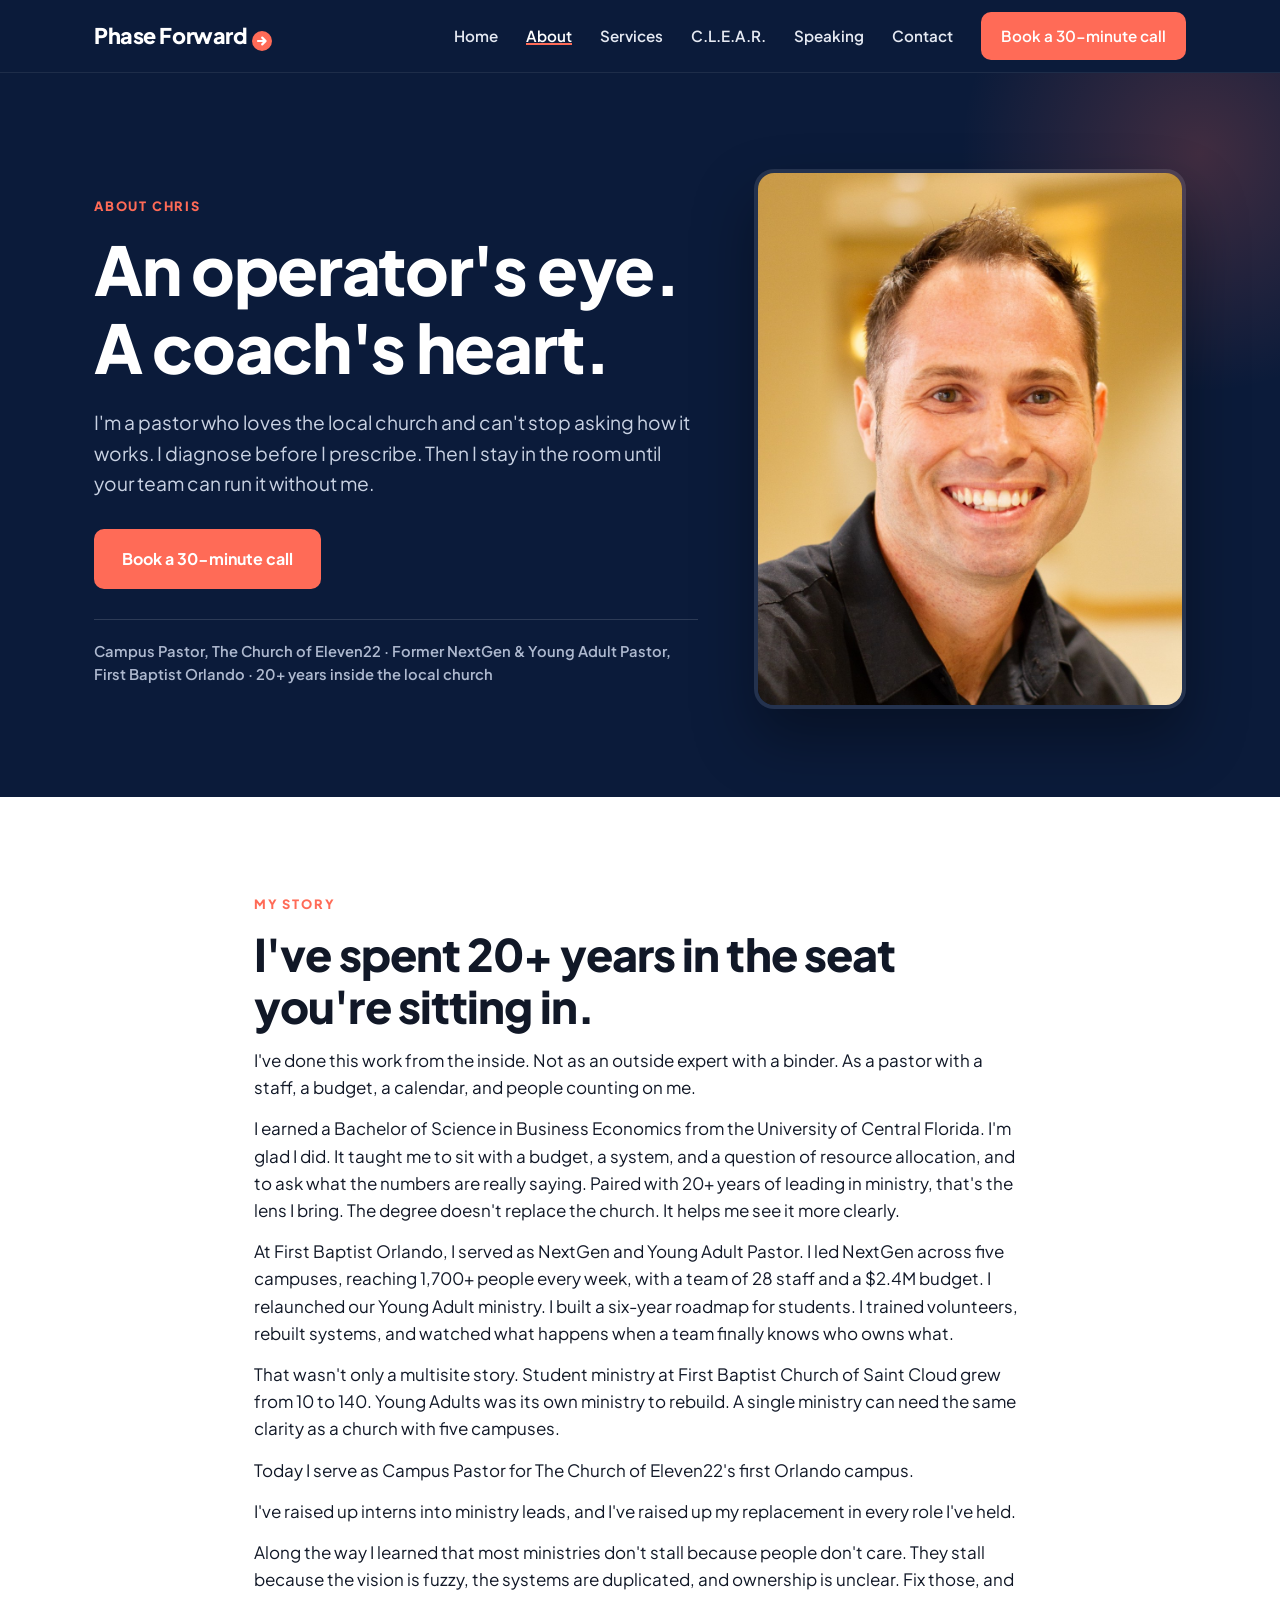
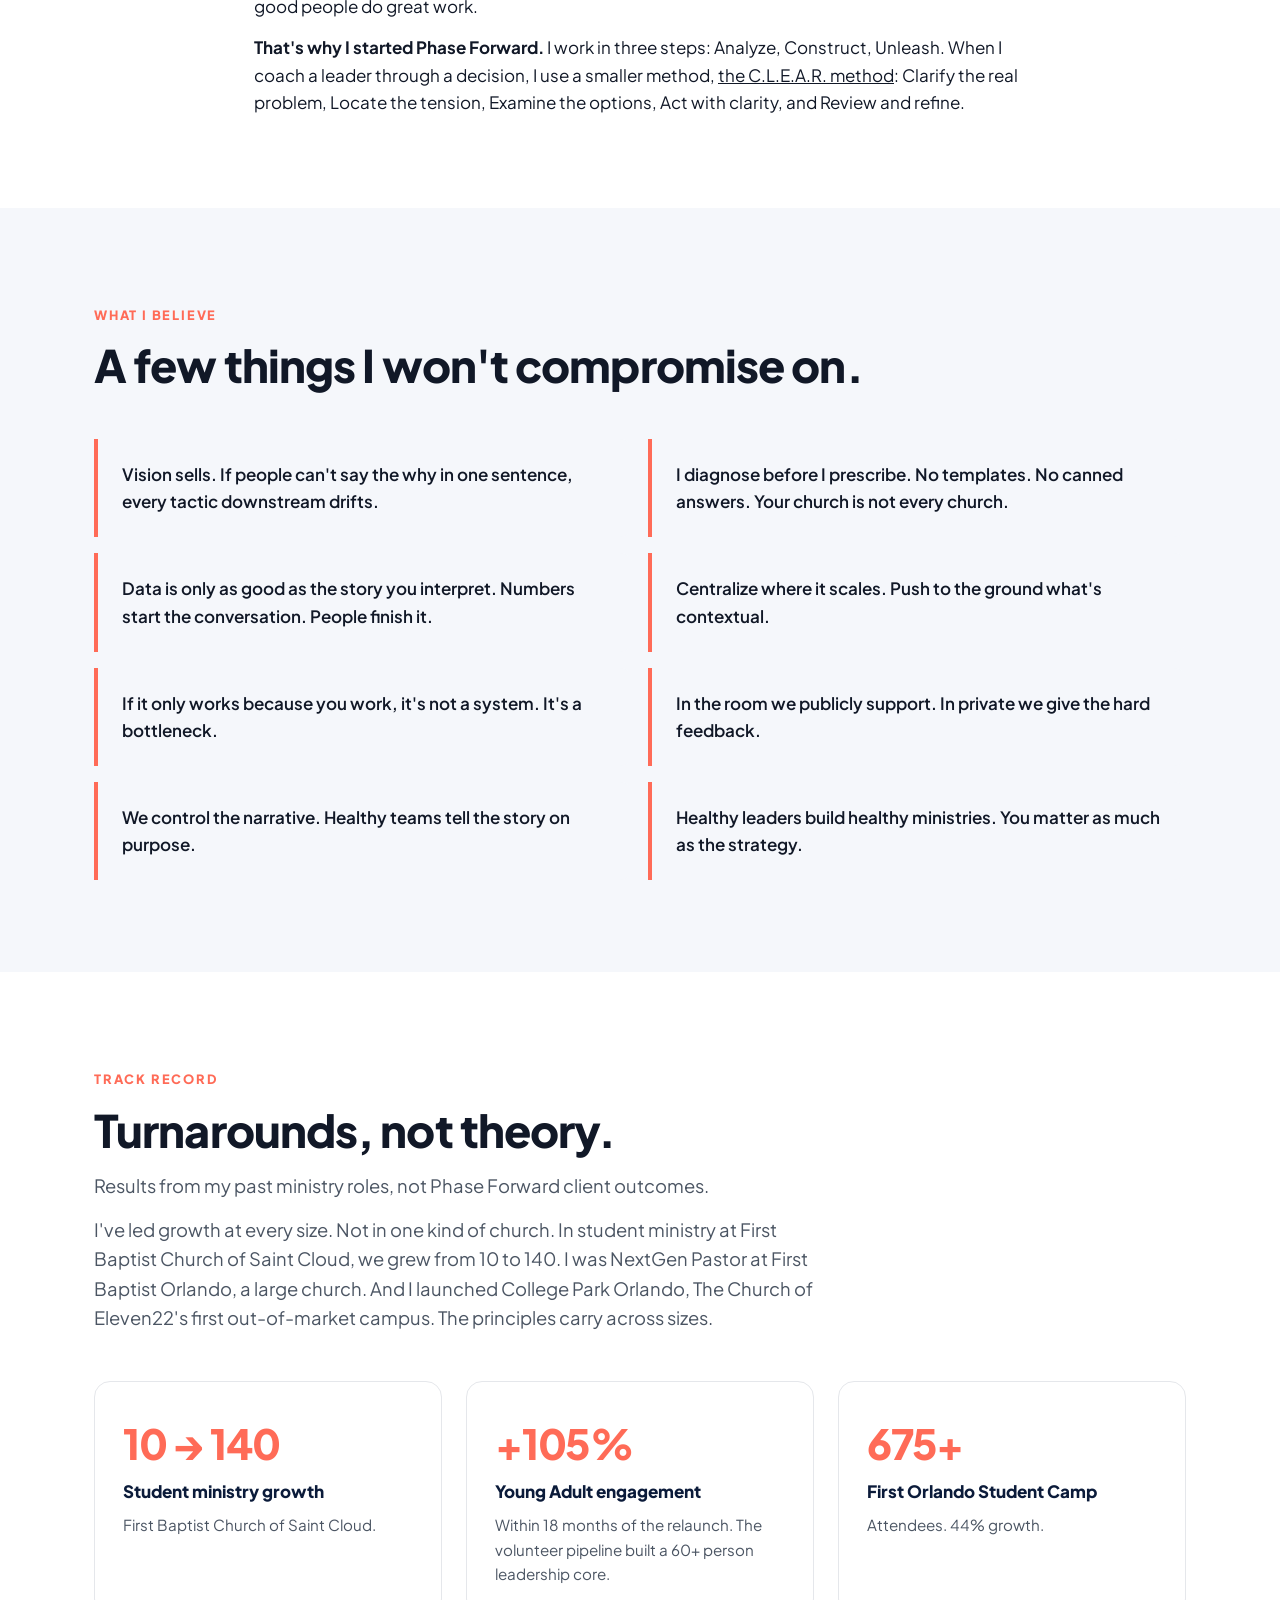
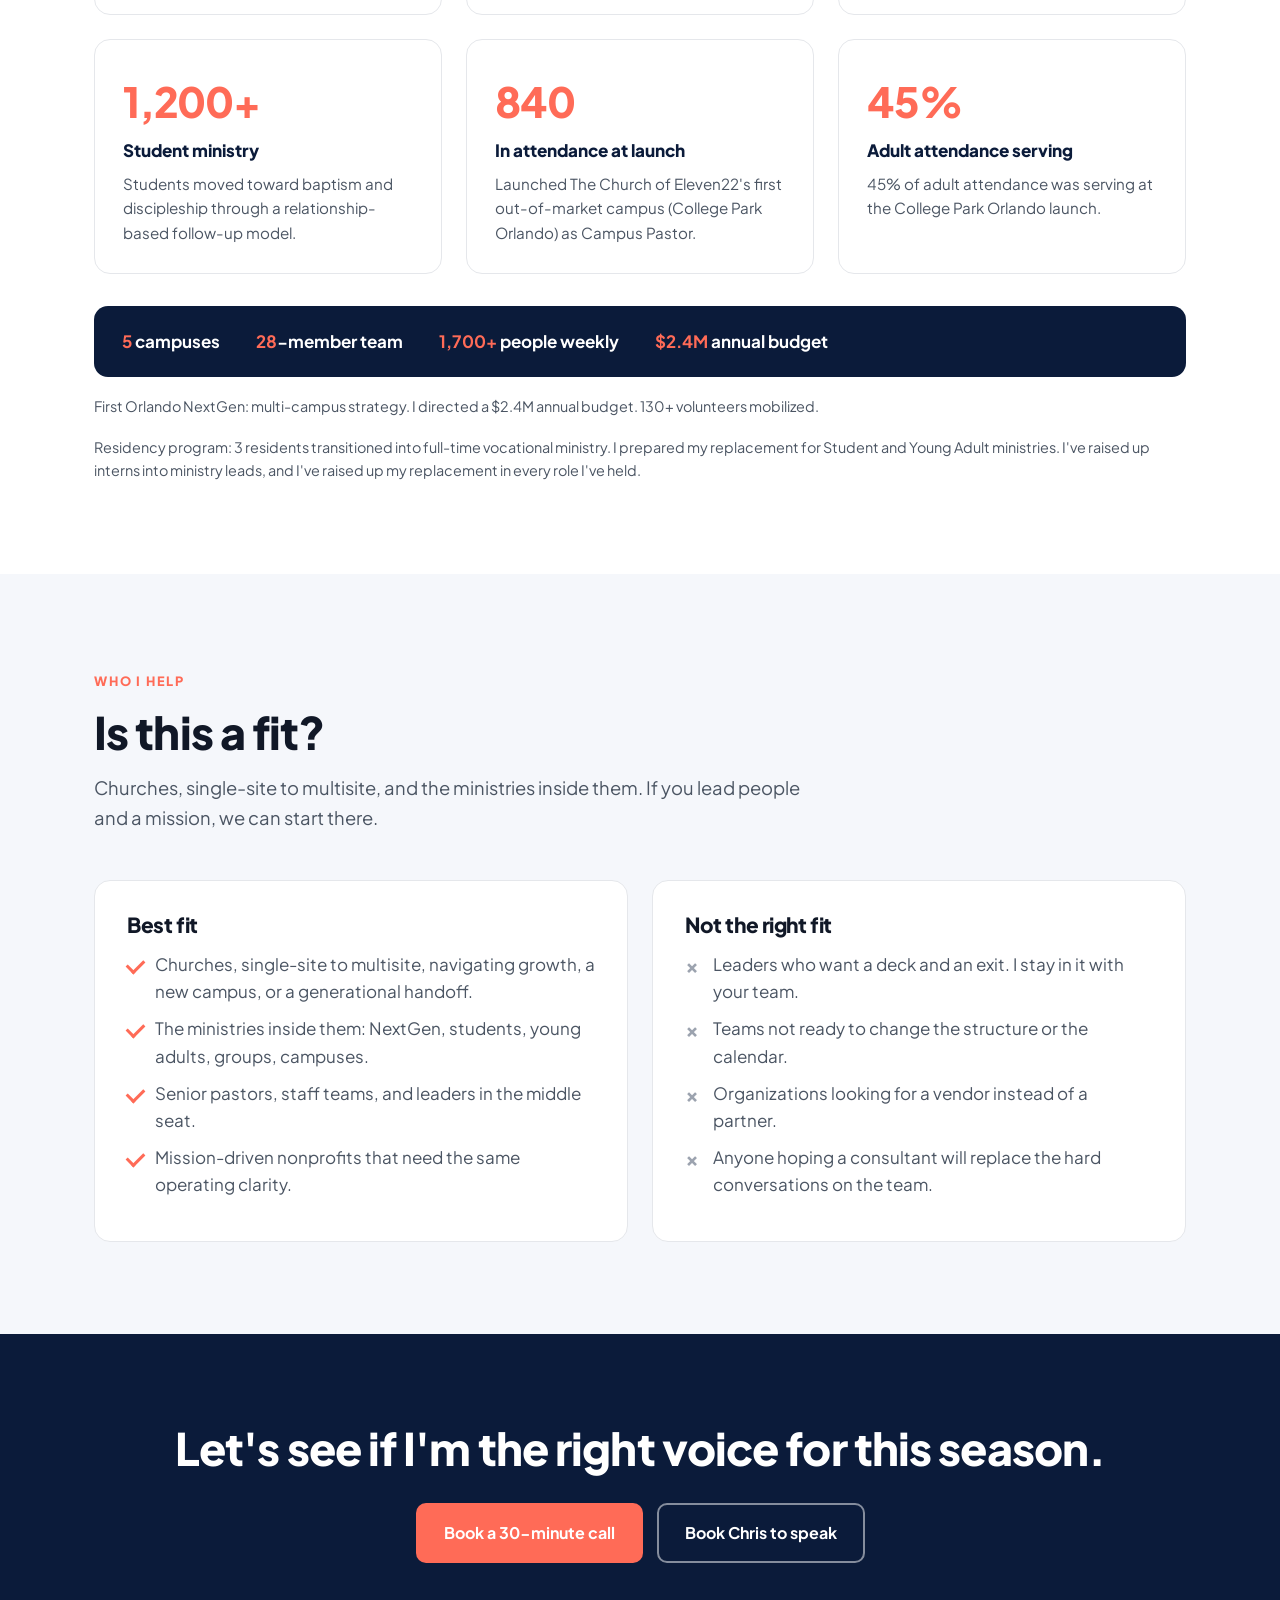
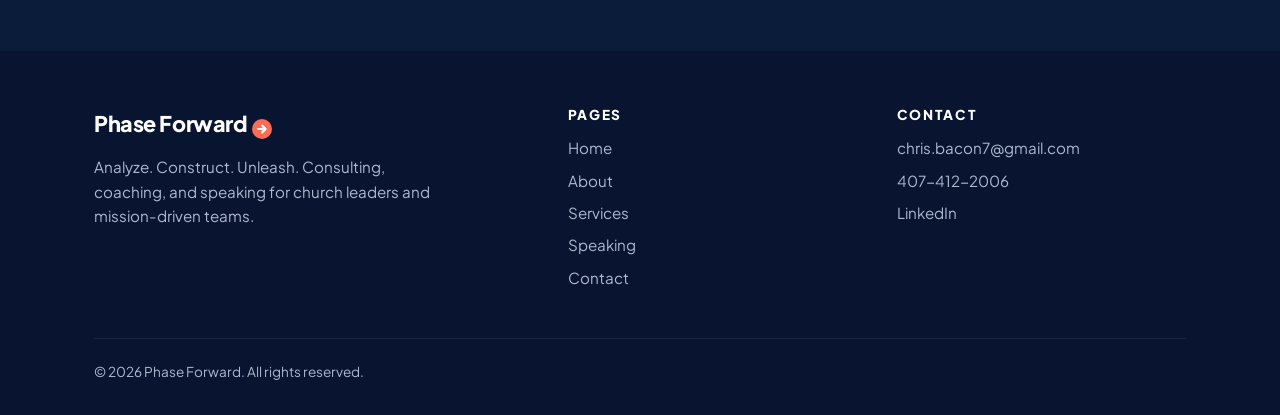
==== commit e36bce67: "Shorten the audience line across the site. Use one phrase for churches, single-site to multisite, an" ====
--- a/about.html
+++ b/about.html
@@ -58,12 +58,10 @@
 
 <section class="block soft"><div class="container">
 <div class="section-head"><span class="eyebrow">Who I help</span><h2>Is this a fit?</h2>
-<p class="lead">Multisite churches. Single-site churches. One ministry. Groups. If you lead people and a mission, we can start there.</p></div><div class="grid-2">
+<p class="lead">Churches, single-site to multisite, and the ministries inside them. If you lead people and a mission, we can start there.</p></div><div class="grid-2">
 <div class="card"><h3>Best fit</h3><ul class="checks">
-<li>Multisite churches navigating growth, a new campus, or a generational handoff.</li>
-<li>Single-site churches that need the same clarity, with one congregation.</li>
-<li>Individual ministries: NextGen, student, young adult, and campus.</li>
-<li>Groups and small-group ministries that need a simpler system and clearer ownership.</li>
+<li>Churches, single-site to multisite, navigating growth, a new campus, or a generational handoff.</li>
+<li>The ministries inside them: NextGen, students, young adults, groups, campuses.</li>
 <li>Senior pastors, staff teams, and leaders in the middle seat.</li>
 <li>Mission-driven nonprofits that need the same operating clarity.</li></ul></div>
 <div class="card"><h3>Not the right fit</h3><ul class="checks xs">
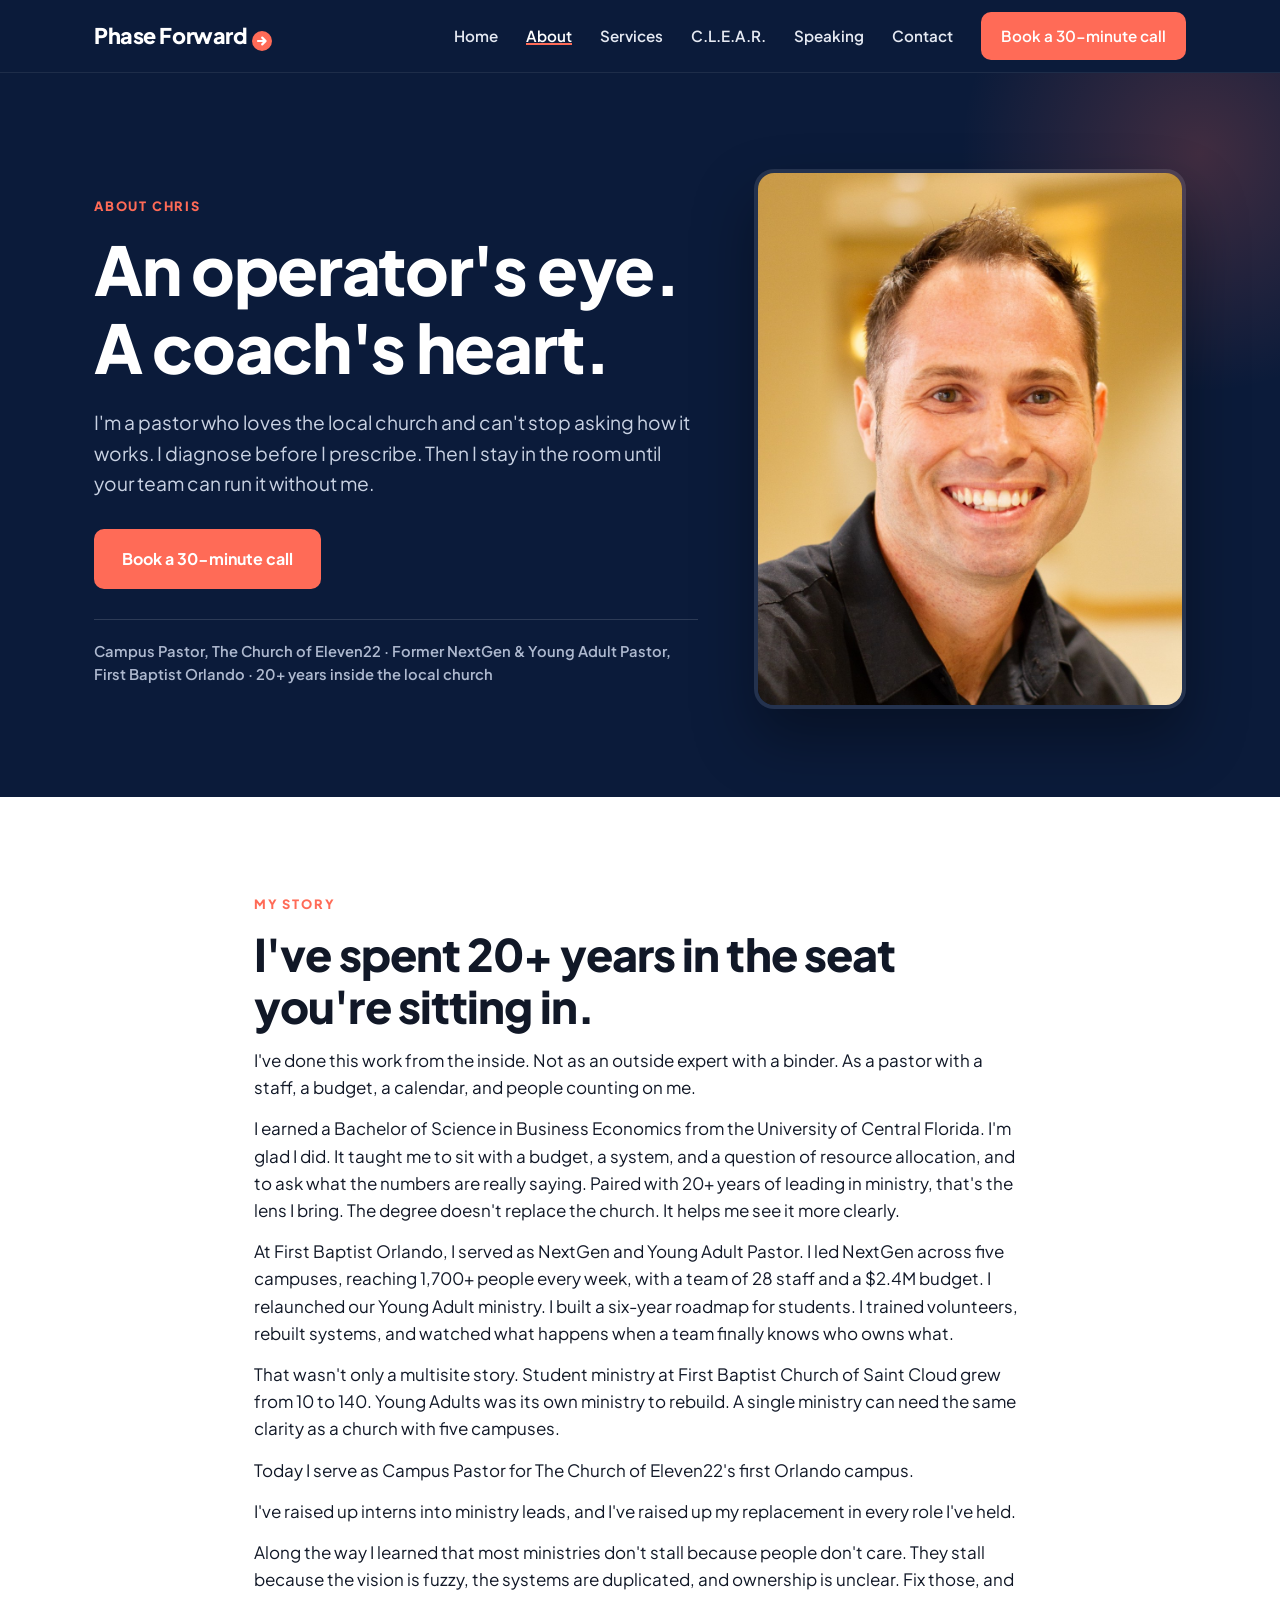
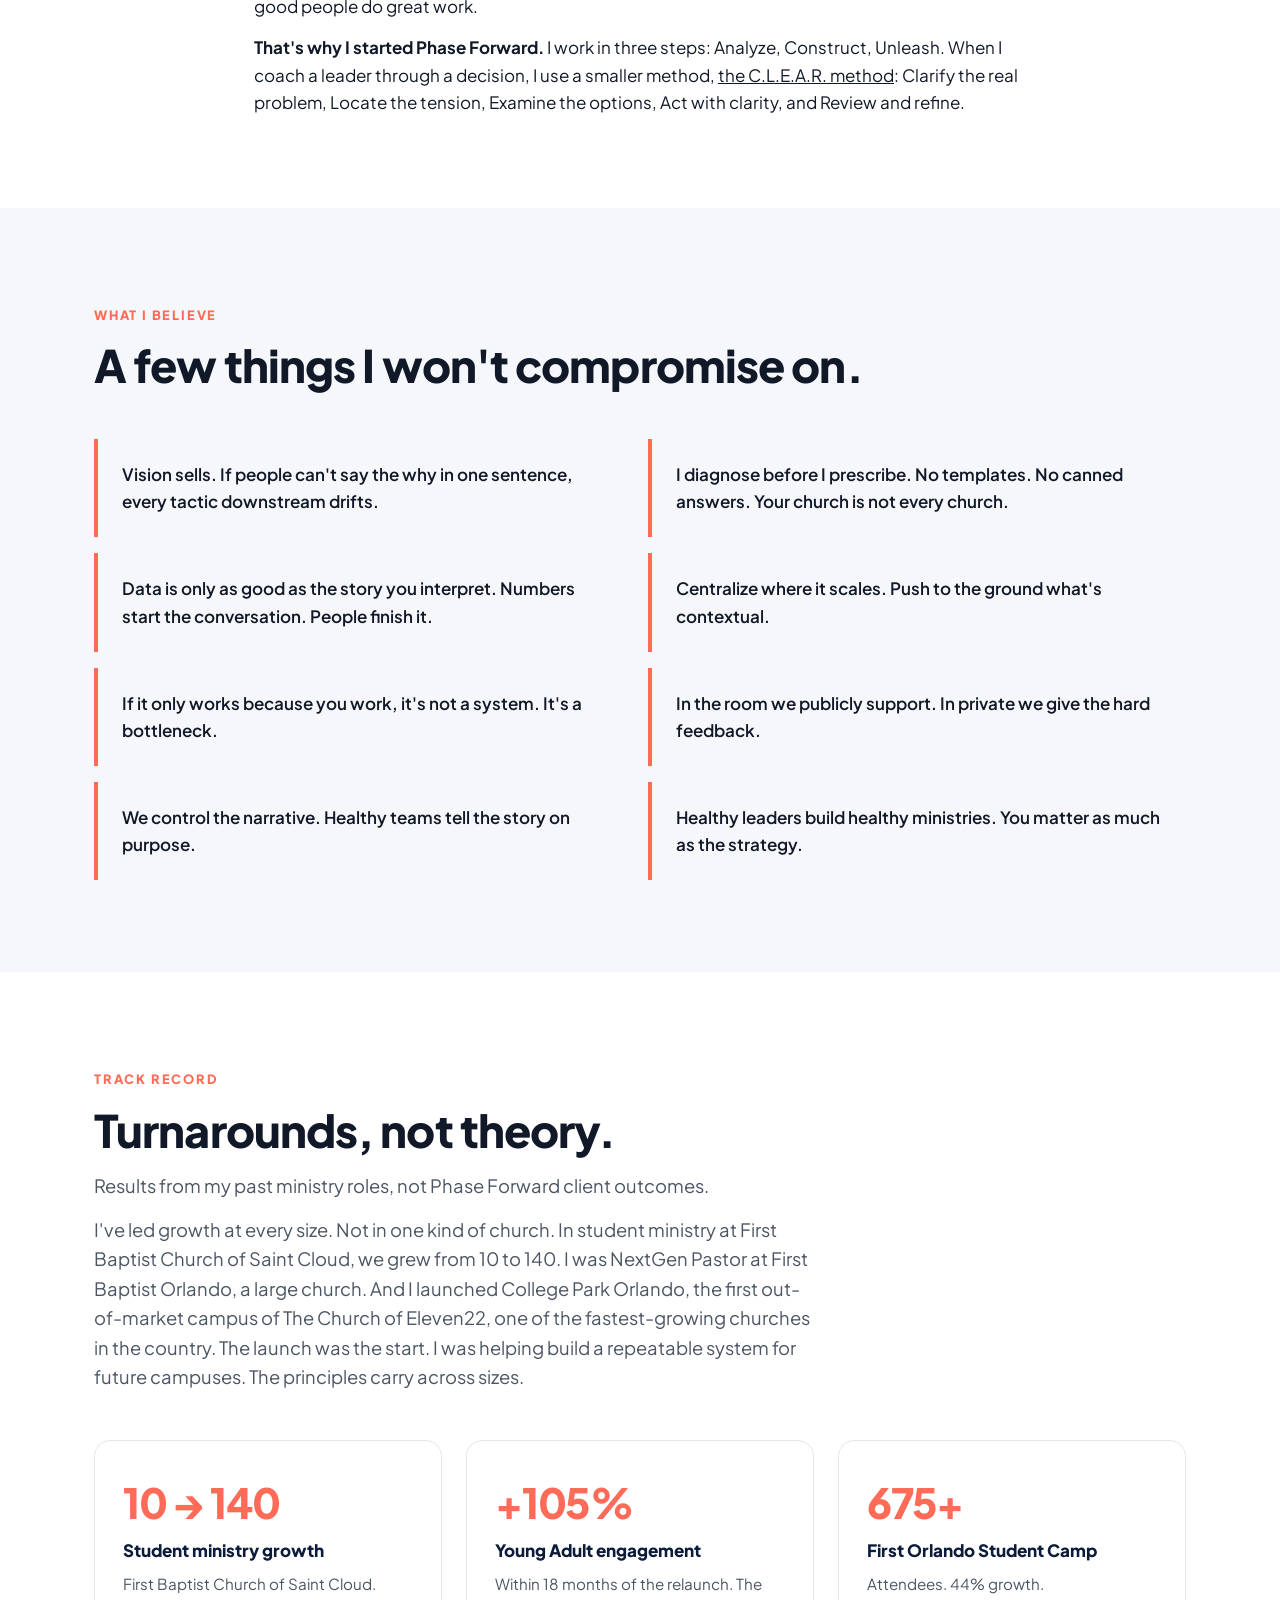
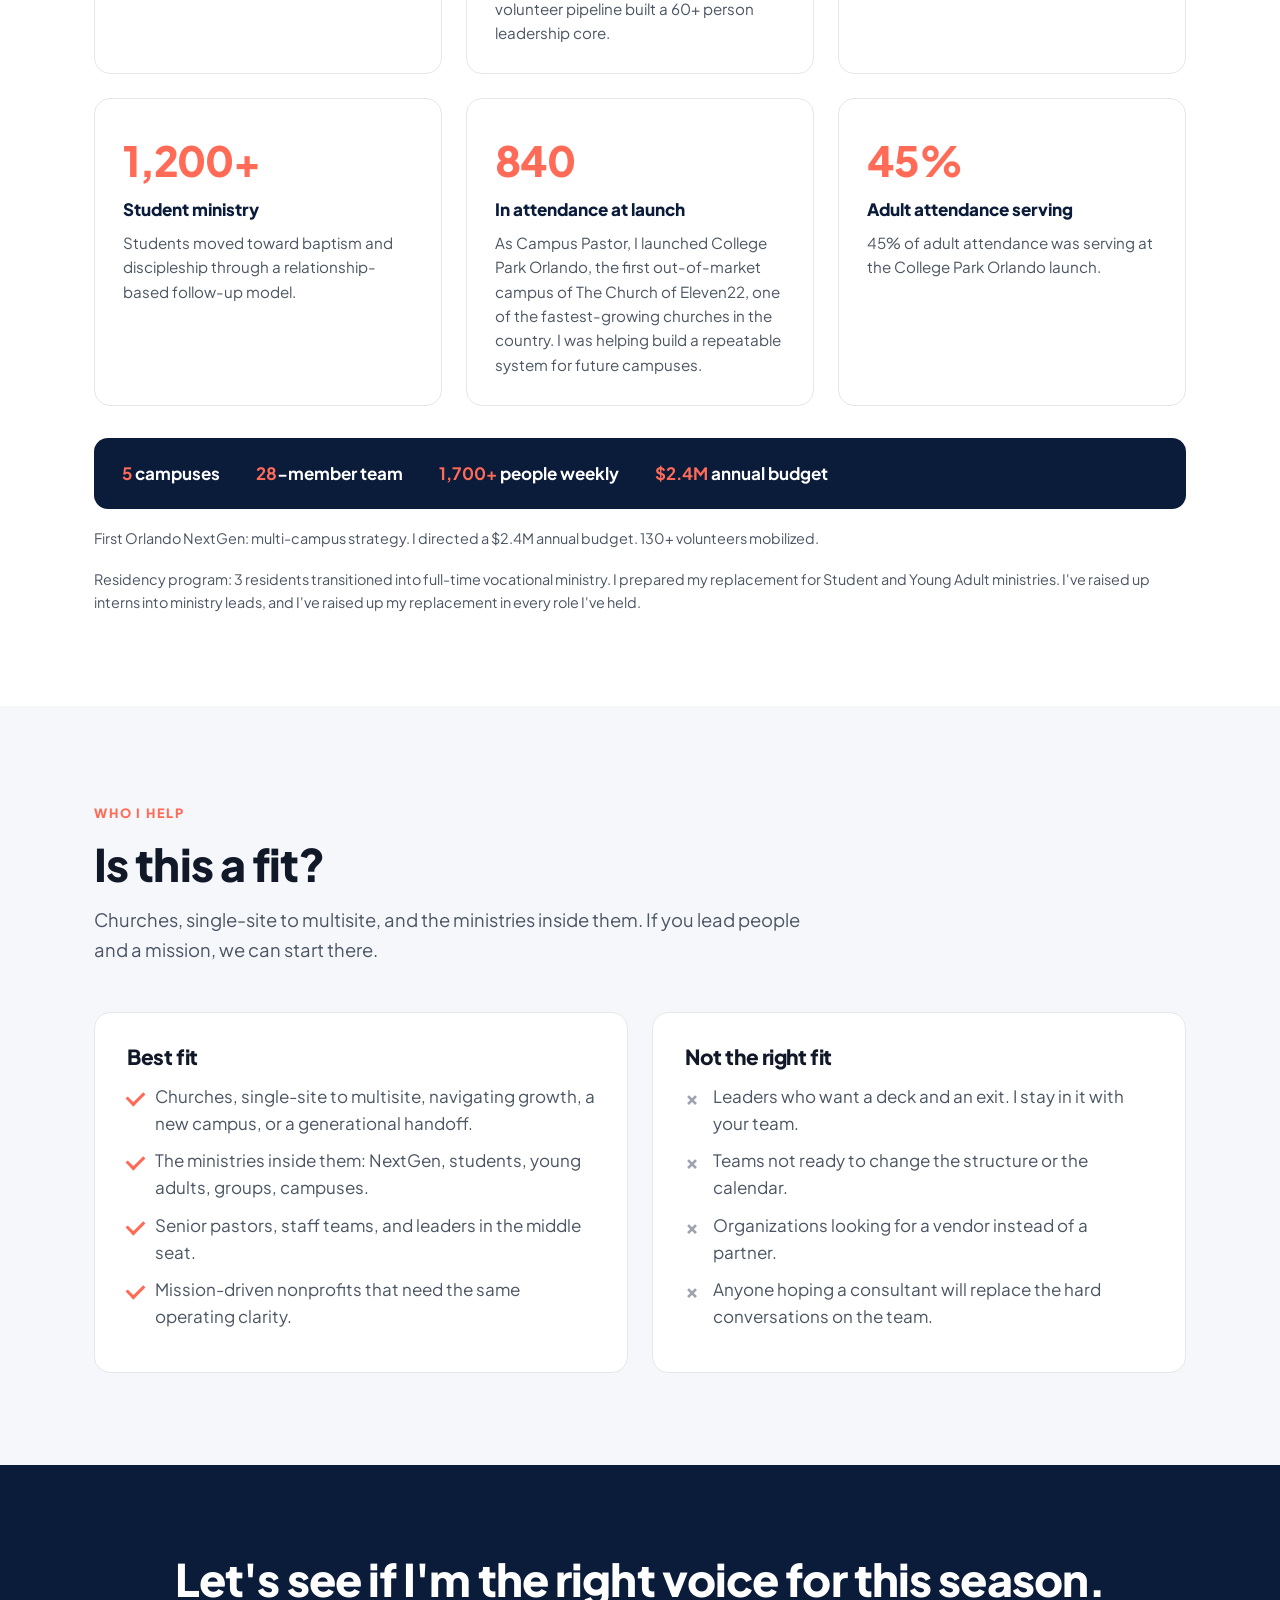
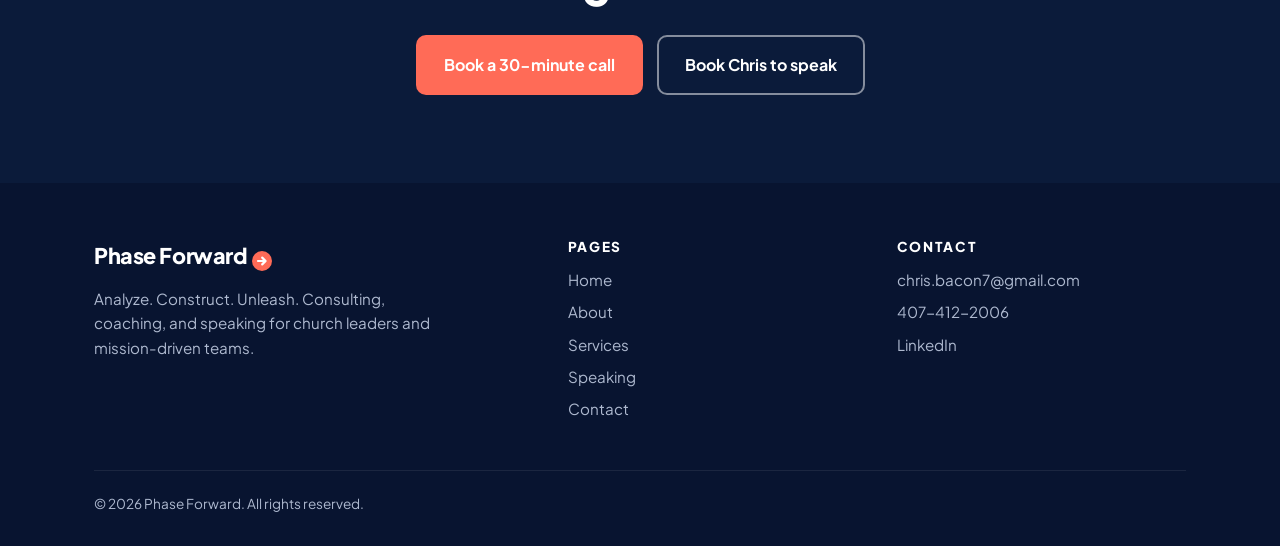
==== commit 1e15027d: "Frame the College Park launch as a repeatable system. As Campus Pastor of Eleven22's first out-of-ma" ====
--- a/about.html
+++ b/about.html
@@ -43,13 +43,13 @@
 
 <section class="block"><div class="container">
 <div class="section-head"><span class="eyebrow">Track record</span><h2>Turnarounds, not theory.</h2><p class="lead">Results from my past ministry roles, not Phase Forward client outcomes.</p>
-<p class="lead">I've led growth at every size. Not in one kind of church. In student ministry at First Baptist Church of Saint Cloud, we grew from 10 to 140. I was NextGen Pastor at First Baptist Orlando, a large church. And I launched College Park Orlando, The Church of Eleven22's first out-of-market campus. The principles carry across sizes.</p></div>
+<p class="lead">I've led growth at every size. Not in one kind of church. In student ministry at First Baptist Church of Saint Cloud, we grew from 10 to 140. I was NextGen Pastor at First Baptist Orlando, a large church. And I launched College Park Orlando, the first out-of-market campus of The Church of Eleven22, one of the fastest-growing churches in the country. The launch was the start. I was helping build a repeatable system for future campuses. The principles carry across sizes.</p></div>
 <div class="grid-3" style="margin-bottom:20px">
 <div class="stat"><div class="num">10 &rarr; 140</div><div class="lbl">Student ministry growth</div><p>First Baptist Church of Saint Cloud.</p></div>
 <div class="stat"><div class="num">+105%</div><div class="lbl">Young Adult engagement</div><p>Within 18 months of the relaunch. The volunteer pipeline built a 60+ person leadership core.</p></div>
 <div class="stat"><div class="num">675+</div><div class="lbl">First Orlando Student Camp</div><p>Attendees. 44% growth.</p></div>
 <div class="stat"><div class="num">1,200+</div><div class="lbl">Student ministry</div><p>Students moved toward baptism and discipleship through a relationship-based follow-up model.</p></div>
-<div class="stat"><div class="num">840</div><div class="lbl">In attendance at launch</div><p>Launched The Church of Eleven22's first out-of-market campus (College Park Orlando) as Campus Pastor.</p></div>
+<div class="stat"><div class="num">840</div><div class="lbl">In attendance at launch</div><p>As Campus Pastor, I launched College Park Orlando, the first out-of-market campus of The Church of Eleven22, one of the fastest-growing churches in the country. I was helping build a repeatable system for future campuses.</p></div>
 <div class="stat"><div class="num">45%</div><div class="lbl">Adult attendance serving</div><p>45% of adult attendance was serving at the College Park Orlando launch.</p></div>
 </div>
 <div class="scope"><span><b>5</b> campuses</span><span><b>28</b>-member team</span><span><b>1,700+</b> people weekly</span><span><b>$2.4M</b> annual budget</span></div>
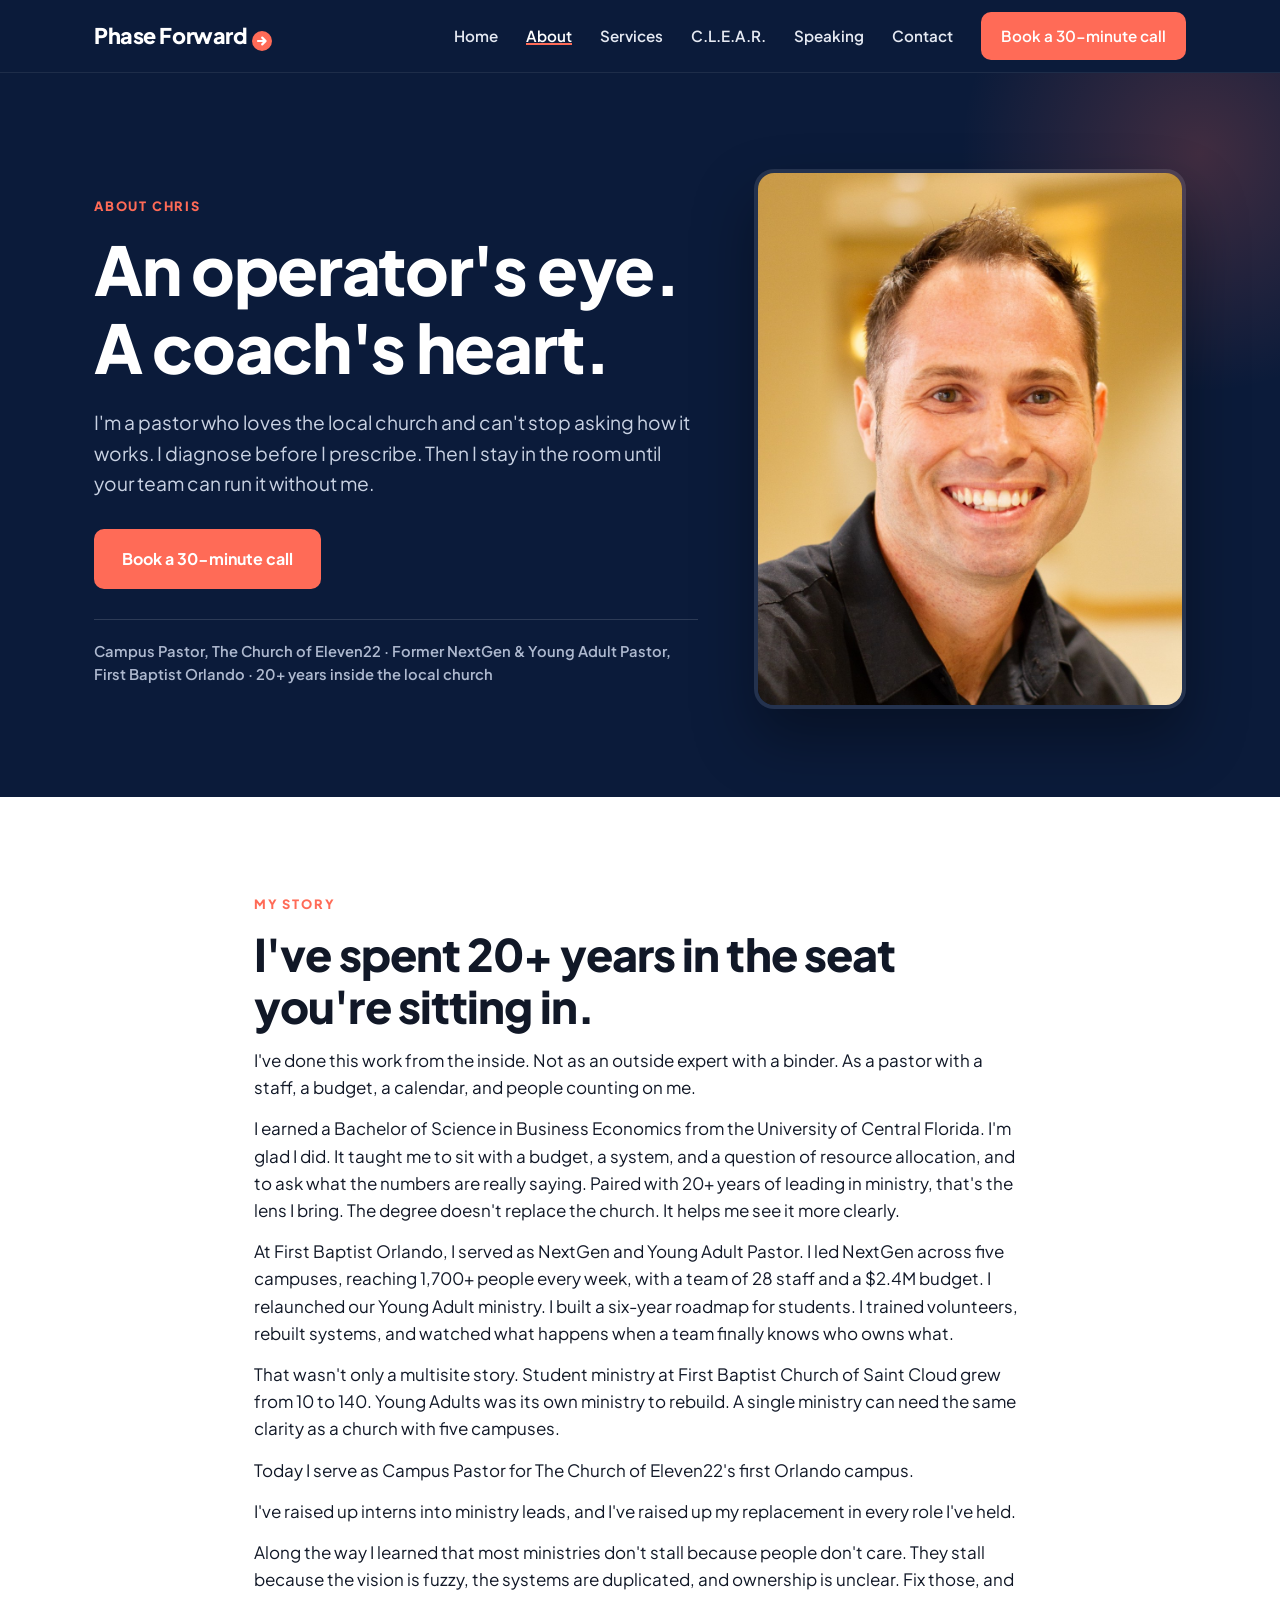
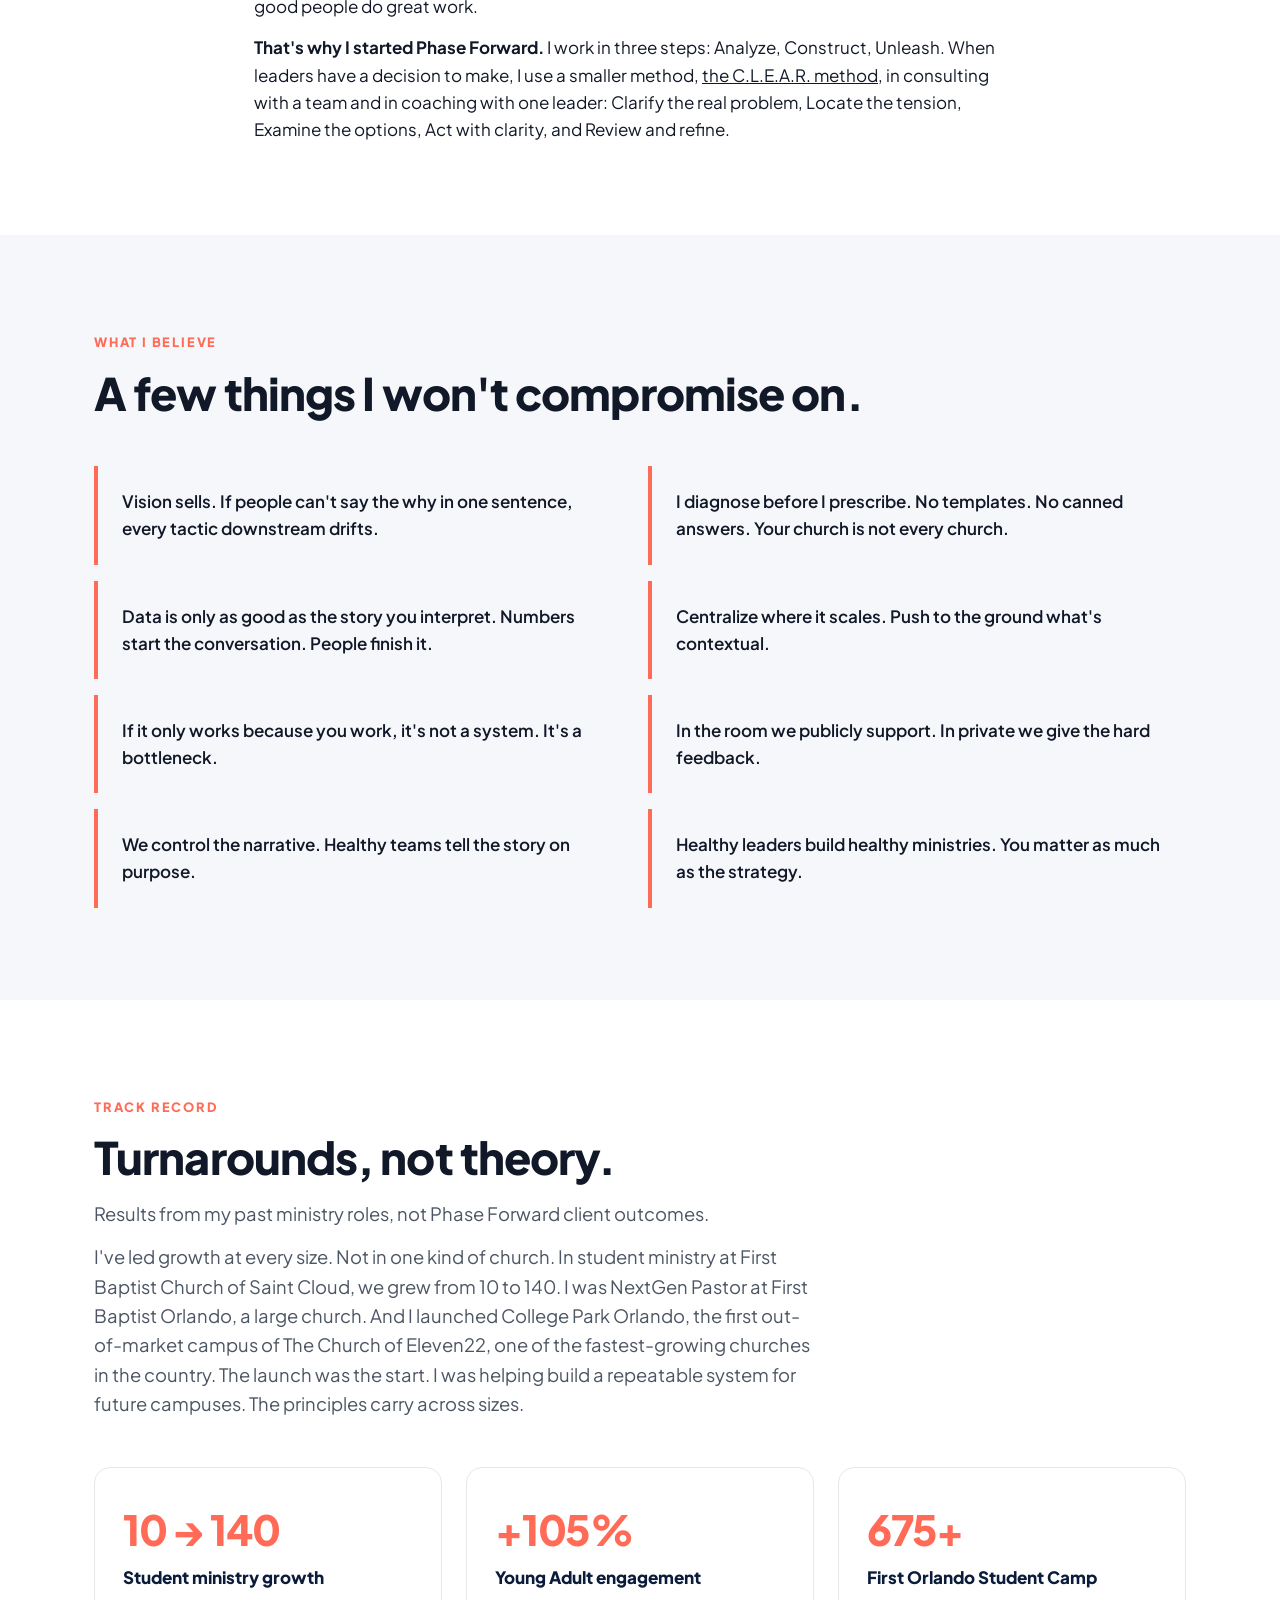
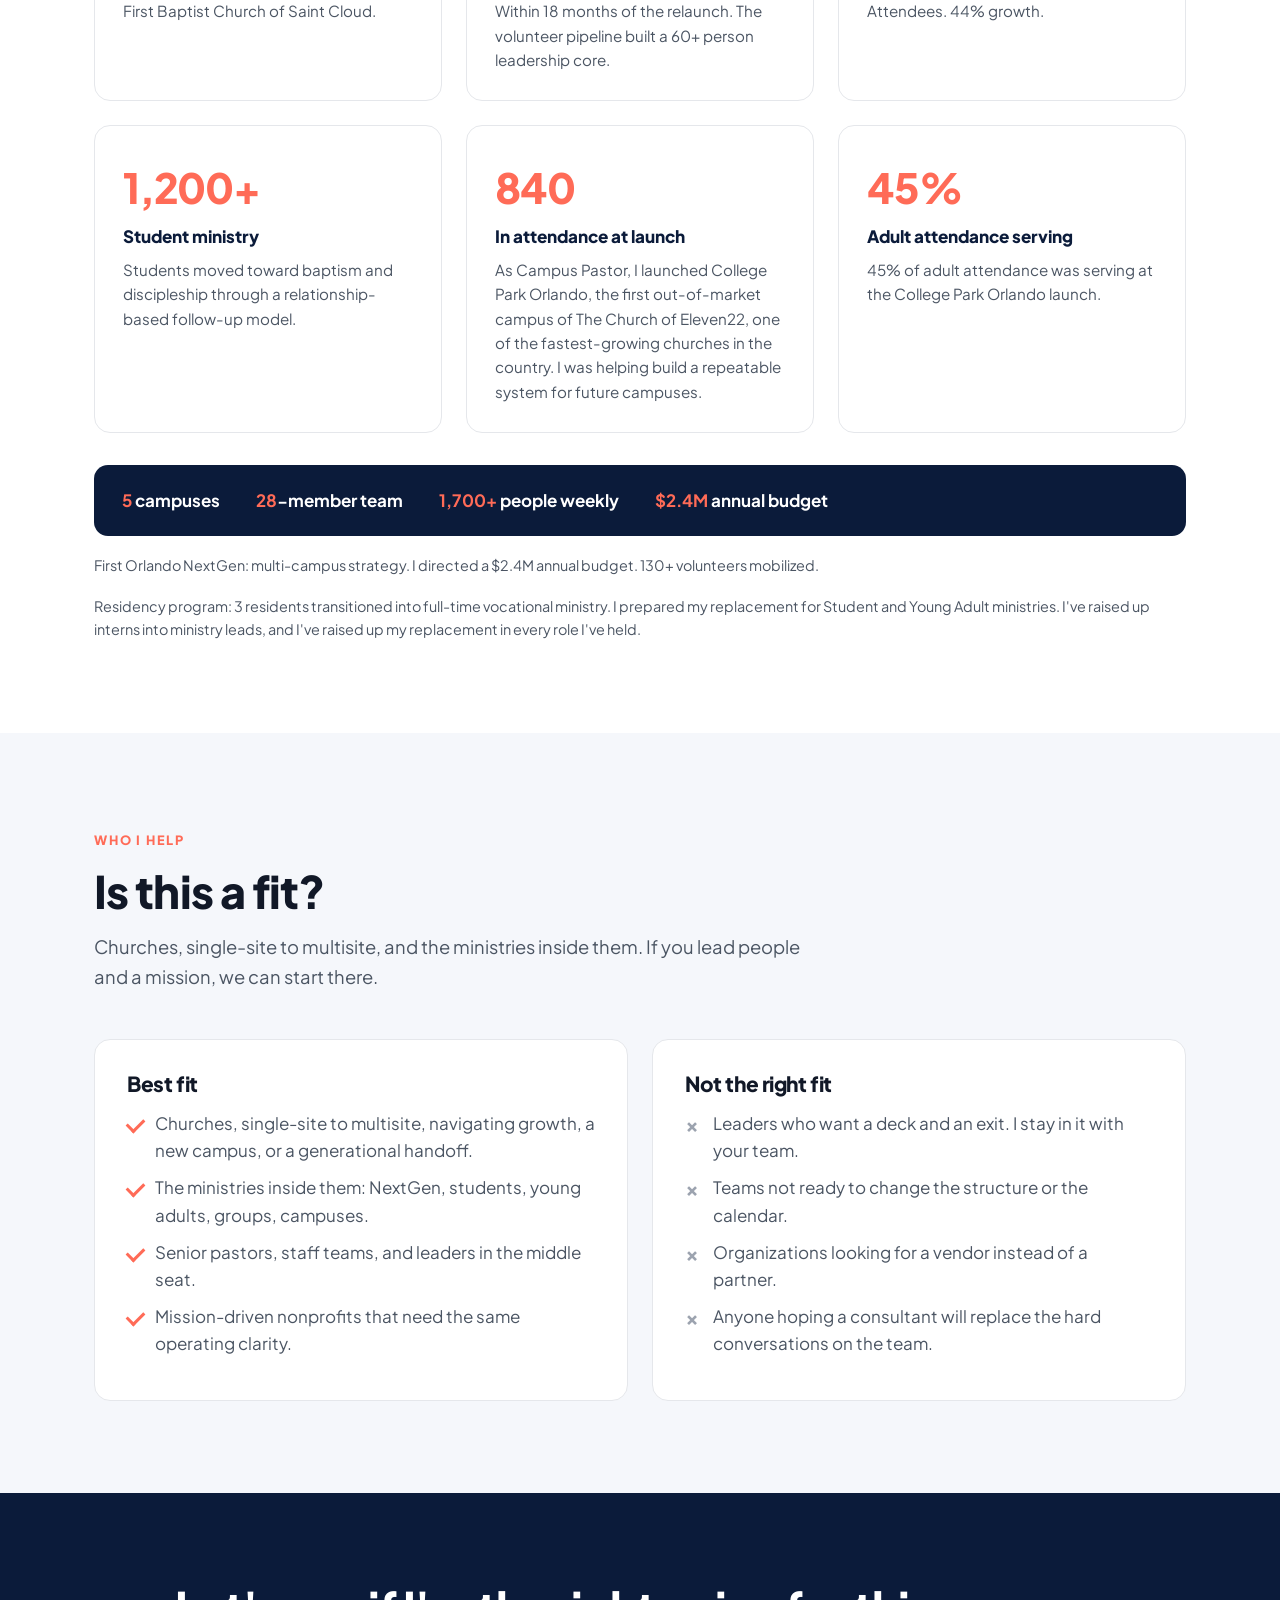
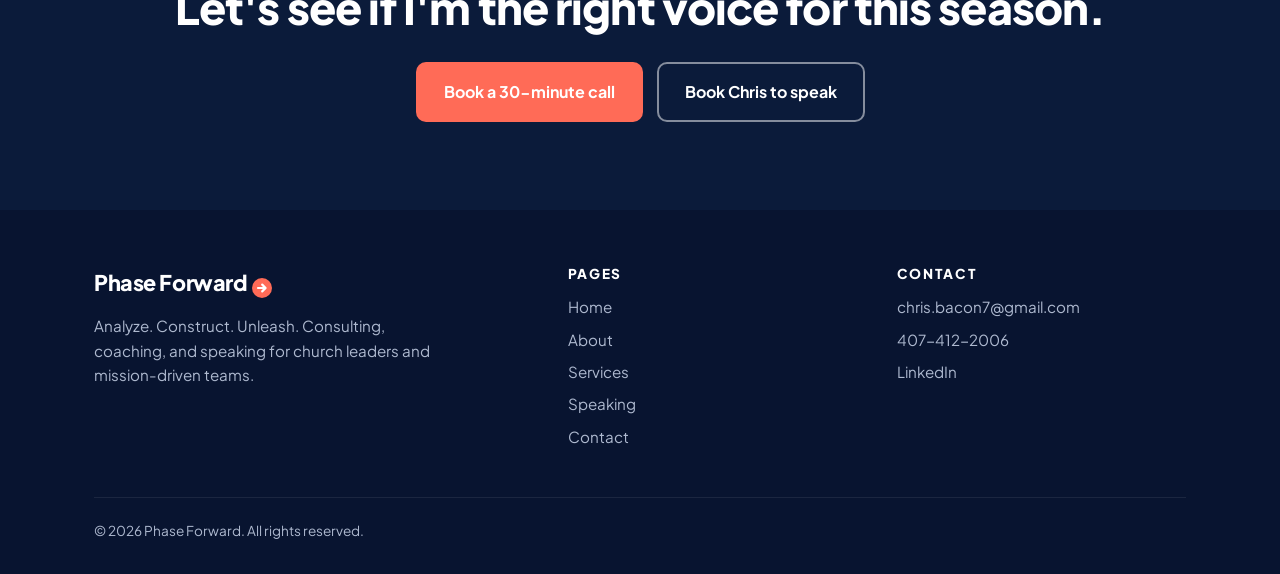
==== commit 629416ba: "Use C.L.E.A.R. for decisions in consulting and coaching. Show the method as how teams work through h" ====
--- a/about.html
+++ b/about.html
@@ -26,7 +26,7 @@
 <p>Today I serve as Campus Pastor for The Church of Eleven22's first Orlando campus.</p>
 <p>I've raised up interns into ministry leads, and I've raised up my replacement in every role I've held.</p>
 <p>Along the way I learned that most ministries don't stall because people don't care. They stall because the vision is fuzzy, the systems are duplicated, and ownership is unclear. Fix those, and good people do great work.</p>
-<p><strong>That's why I started Phase Forward.</strong> I work in three steps: Analyze, Construct, Unleash. When I coach a leader through a decision, I use a smaller method, <a href="index.html#clear">the C.L.E.A.R. method</a>: Clarify the real problem, Locate the tension, Examine the options, Act with clarity, and Review and refine.</p></div></section>
+<p><strong>That's why I started Phase Forward.</strong> I work in three steps: Analyze, Construct, Unleash. When leaders have a decision to make, I use a smaller method, <a href="index.html#clear">the C.L.E.A.R. method</a>, in consulting with a team and in coaching with one leader: Clarify the real problem, Locate the tension, Examine the options, Act with clarity, and Review and refine.</p></div></section>
 
 <section class="block soft"><div class="container">
 <div class="section-head"><span class="eyebrow">What I believe</span><h2>A few things I won't compromise on.</h2></div>
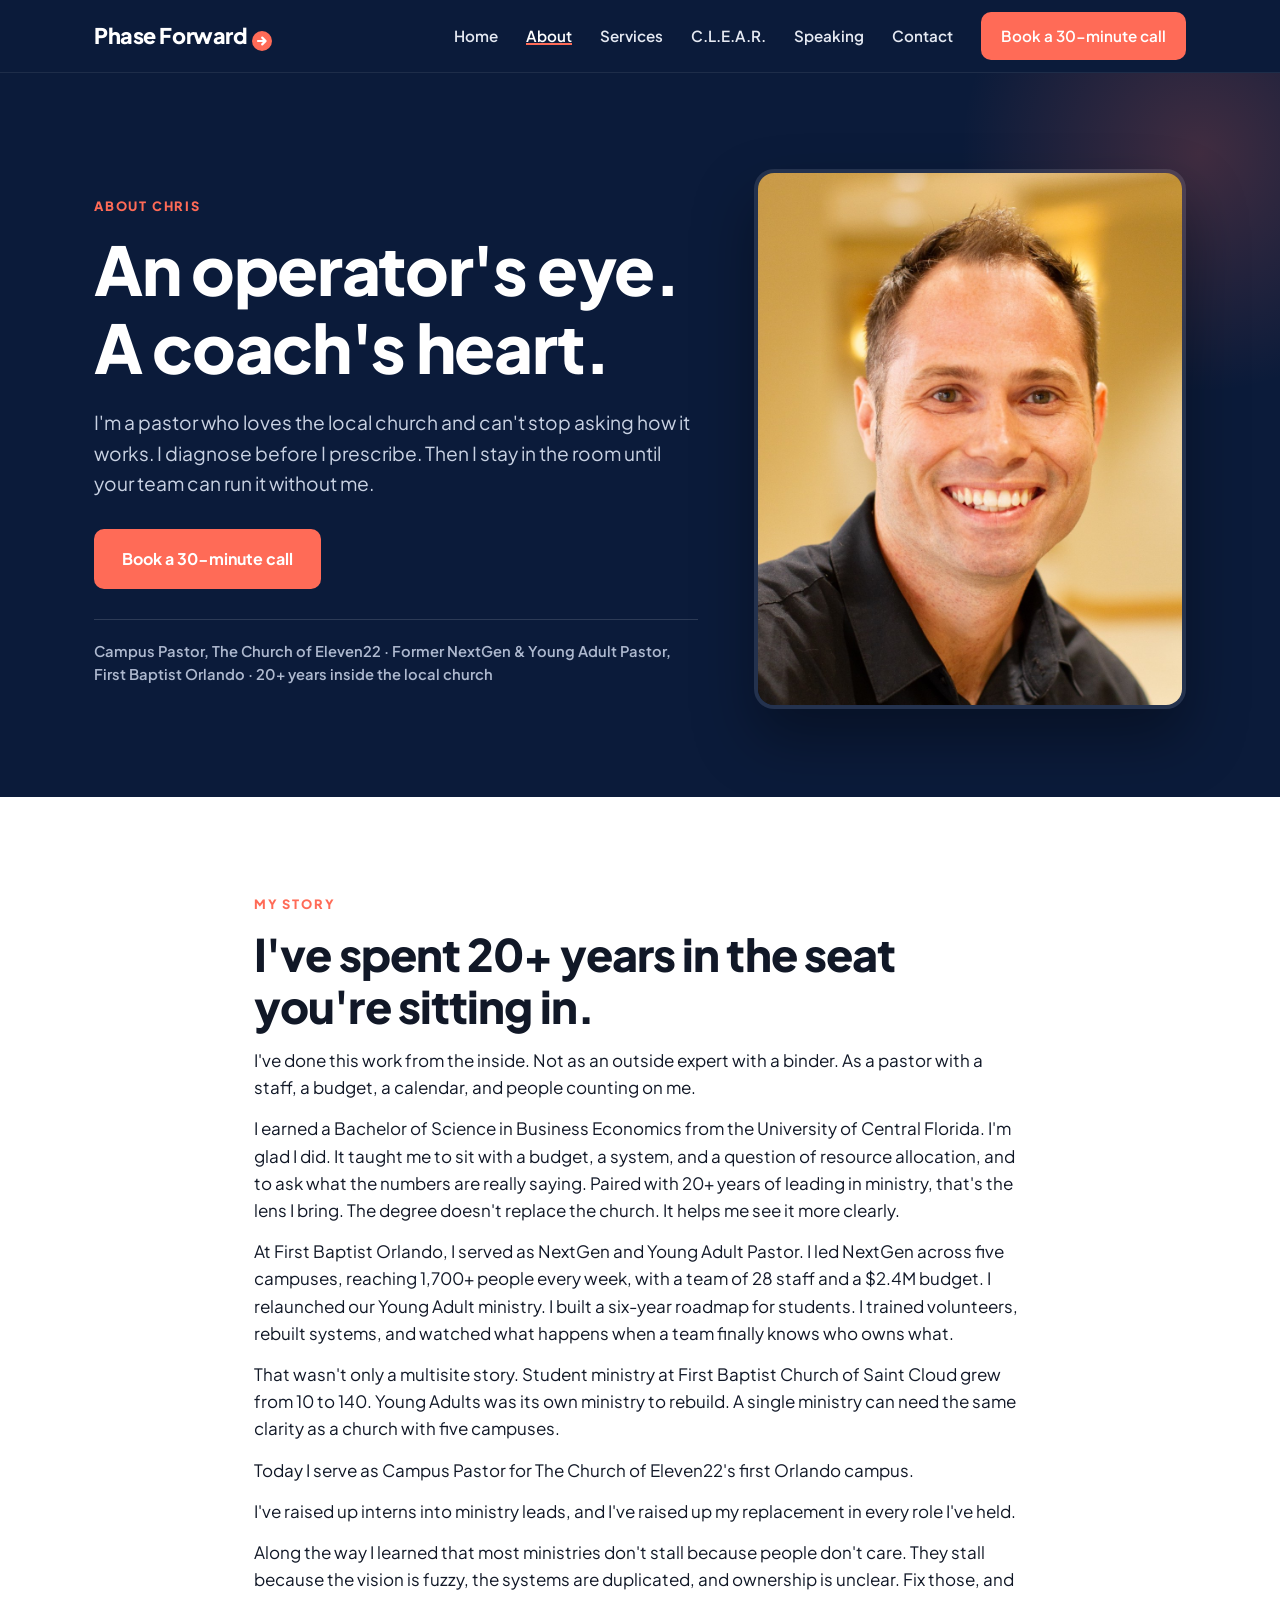
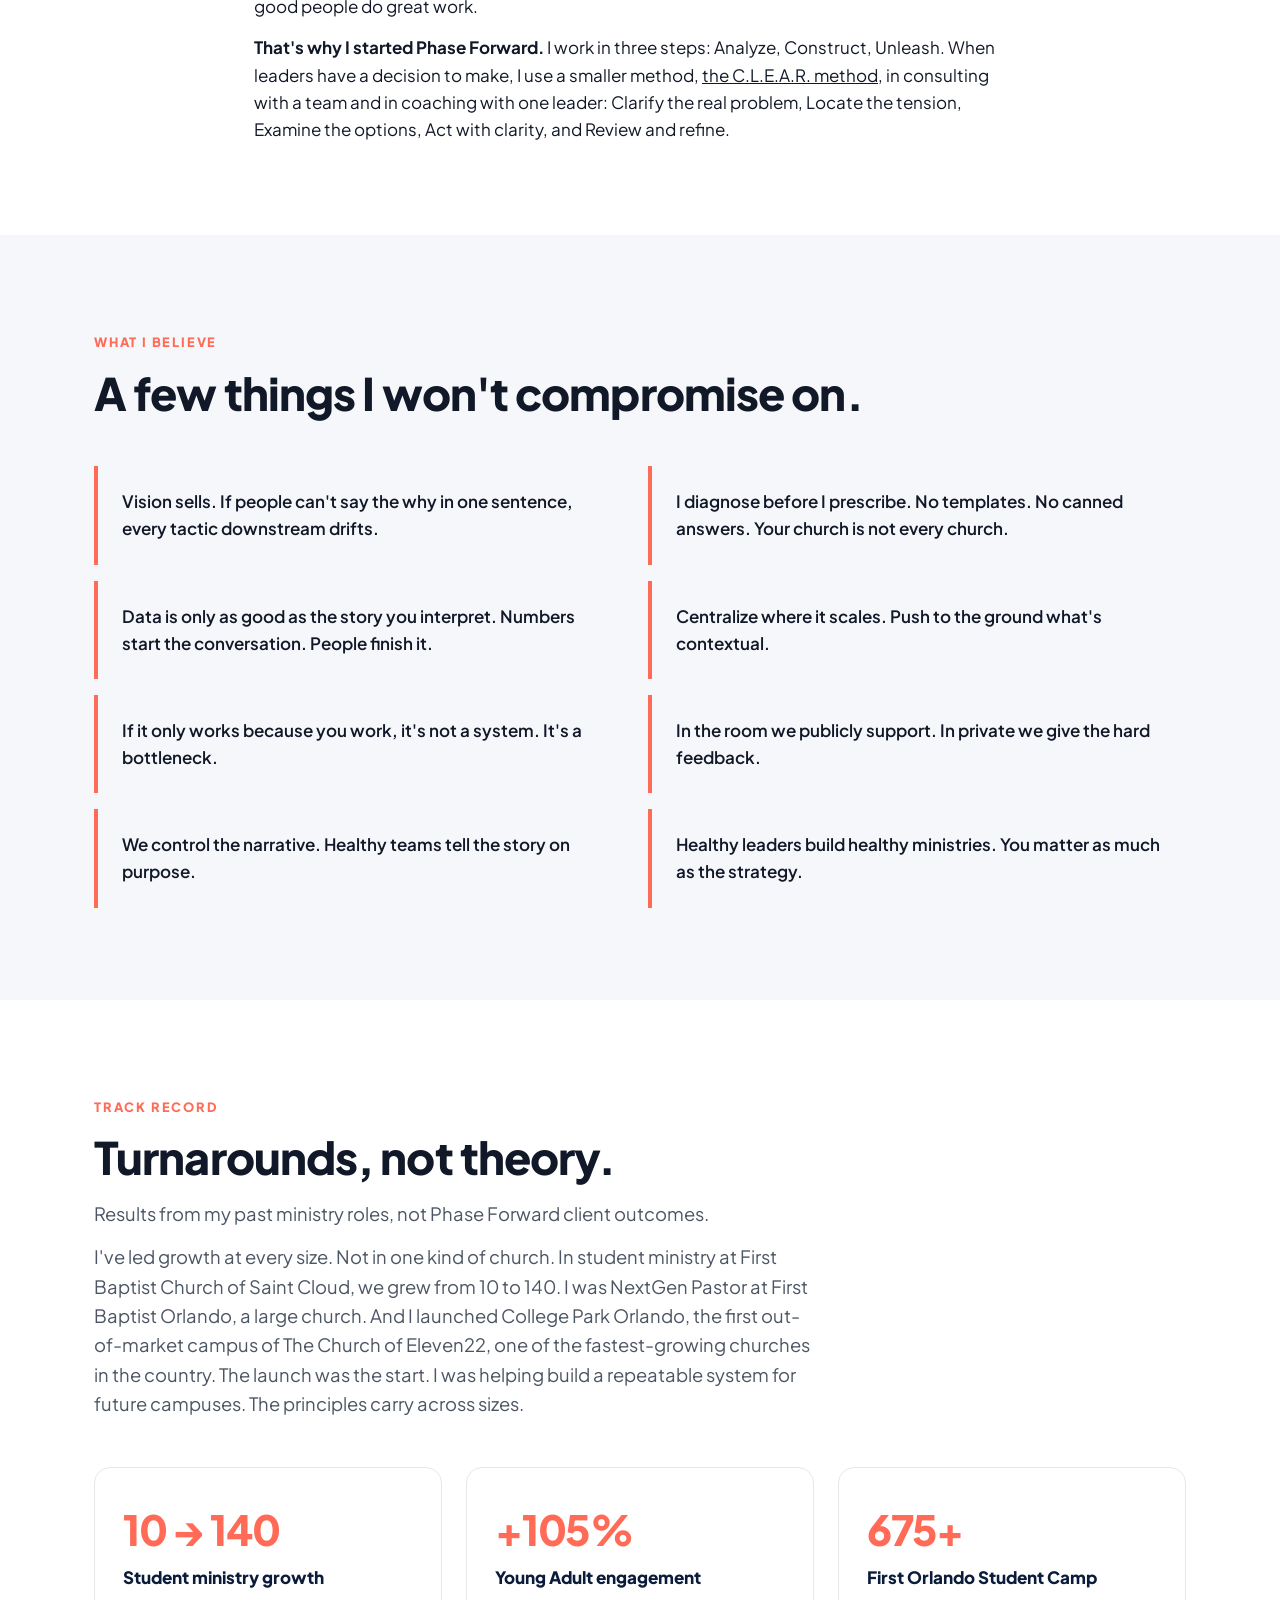
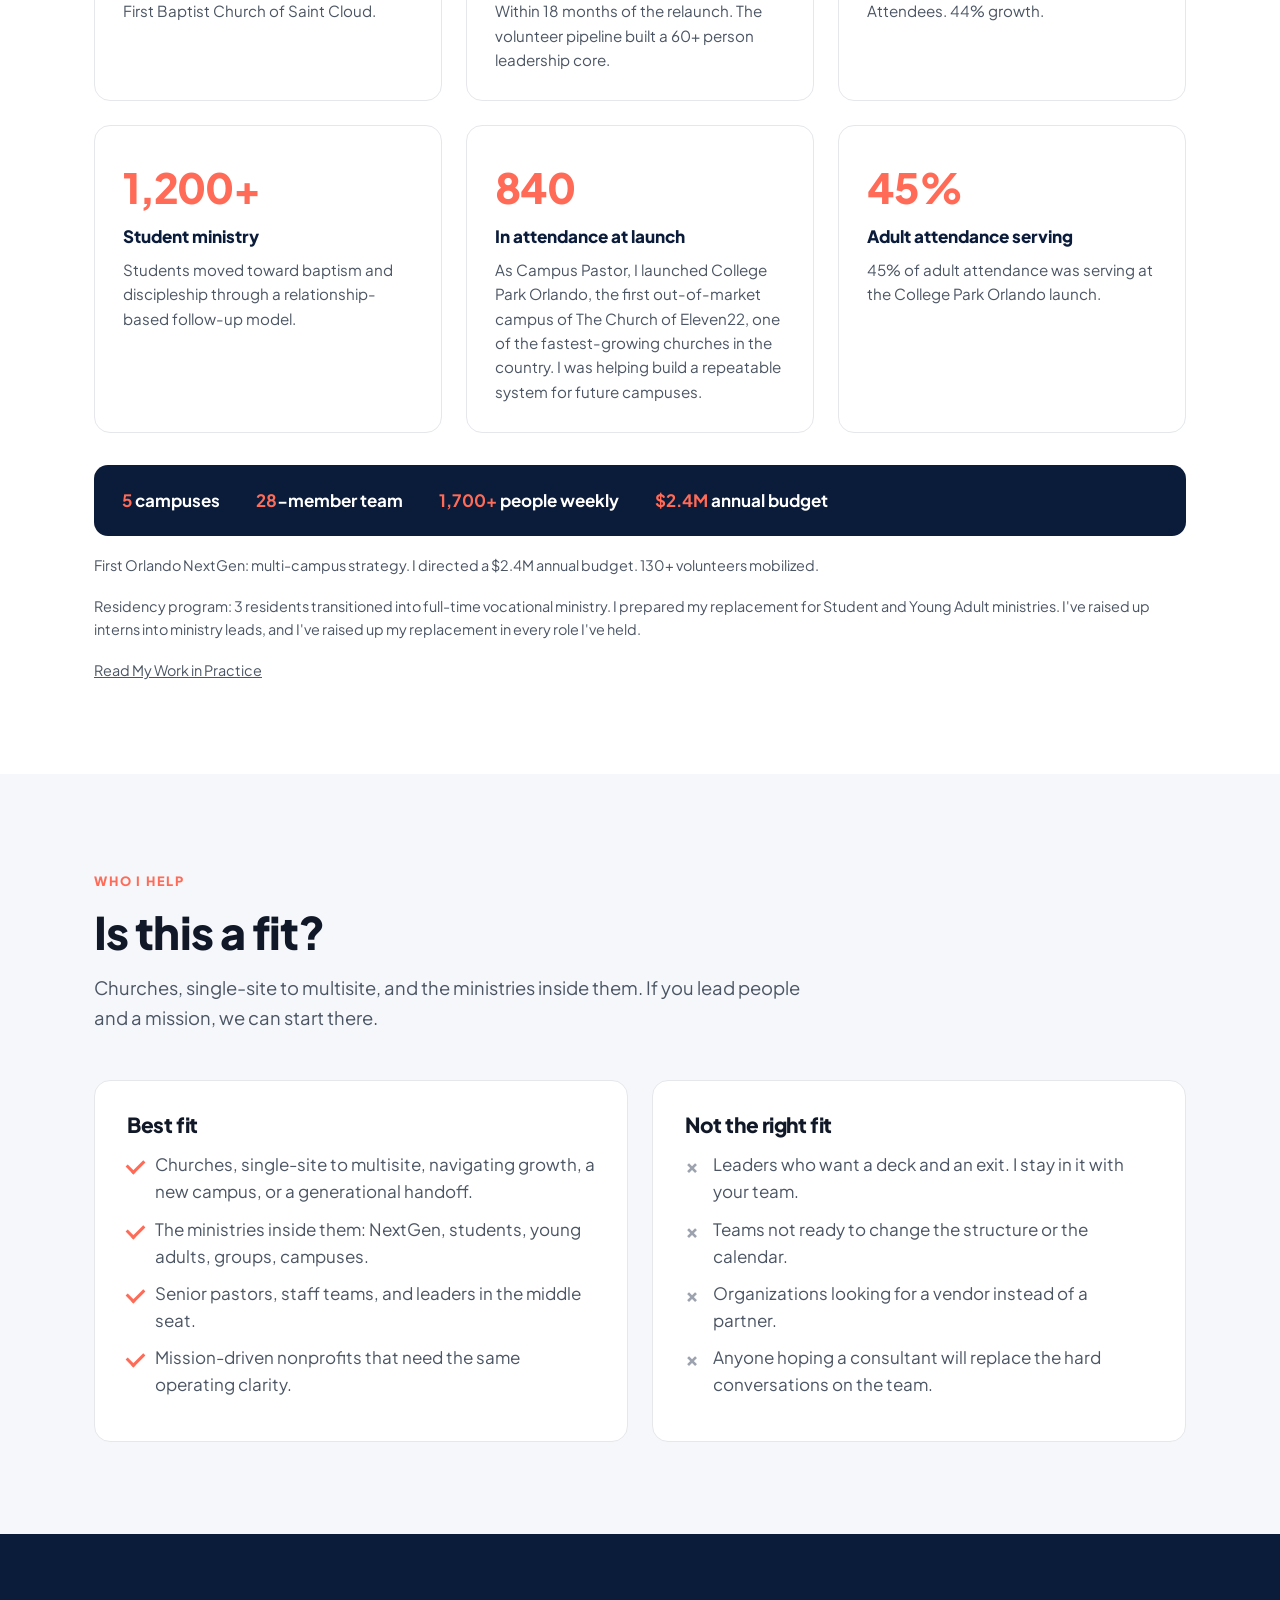
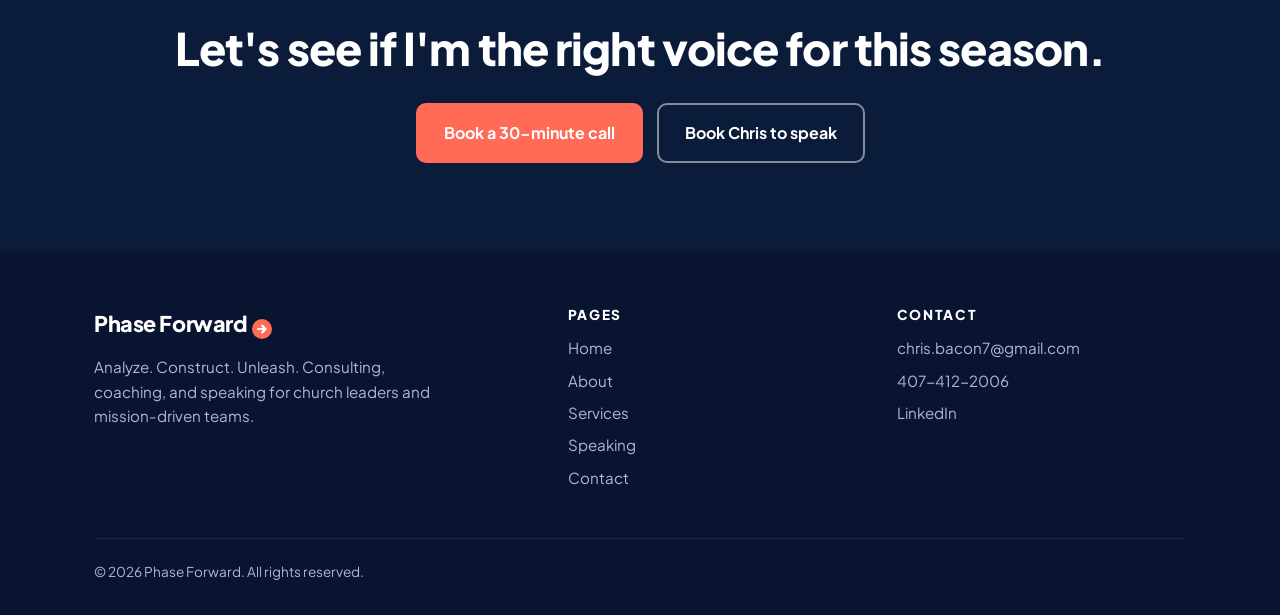
==== commit 1efe5973: "Add My Work in Practice from ministry leadership. Publish three historical examples on the home page" ====
--- a/about.html
+++ b/about.html
@@ -54,7 +54,8 @@
 </div>
 <div class="scope"><span><b>5</b> campuses</span><span><b>28</b>-member team</span><span><b>1,700+</b> people weekly</span><span><b>$2.4M</b> annual budget</span></div>
 <p class="note">First Orlando NextGen: multi-campus strategy. I directed a $2.4M annual budget. 130+ volunteers mobilized.</p>
-<p class="note">Residency program: 3 residents transitioned into full-time vocational ministry. I prepared my replacement for Student and Young Adult ministries. I've raised up interns into ministry leads, and I've raised up my replacement in every role I've held.</p></div></section>
+<p class="note">Residency program: 3 residents transitioned into full-time vocational ministry. I prepared my replacement for Student and Young Adult ministries. I've raised up interns into ministry leads, and I've raised up my replacement in every role I've held.</p>
+<p class="note"><a class="more" href="index.html#my-work-in-practice">Read My Work in Practice</a></p></div></section>
 
 <section class="block soft"><div class="container">
 <div class="section-head"><span class="eyebrow">Who I help</span><h2>Is this a fit?</h2>
--- a/css/site.css
+++ b/css/site.css
@@ -55,6 +55,8 @@
 .grid-5{display:grid;grid-template-columns:repeat(5,1fr);gap:16px}
 .grid-5 .card{padding:22px 16px}
 .grid-5 .card h3{font-size:1.05rem}
+.practice{display:grid;gap:20px}
+.practice h3{margin-bottom:12px}
 .card{background:#fff;border:1px solid var(--line);border-radius:16px;padding:32px}
 .card p{color:var(--muted)}
 .card .tag{margin-top:18px;padding-top:16px;border-top:1px solid var(--line);font-weight:700;color:var(--navy);font-size:.95rem}
